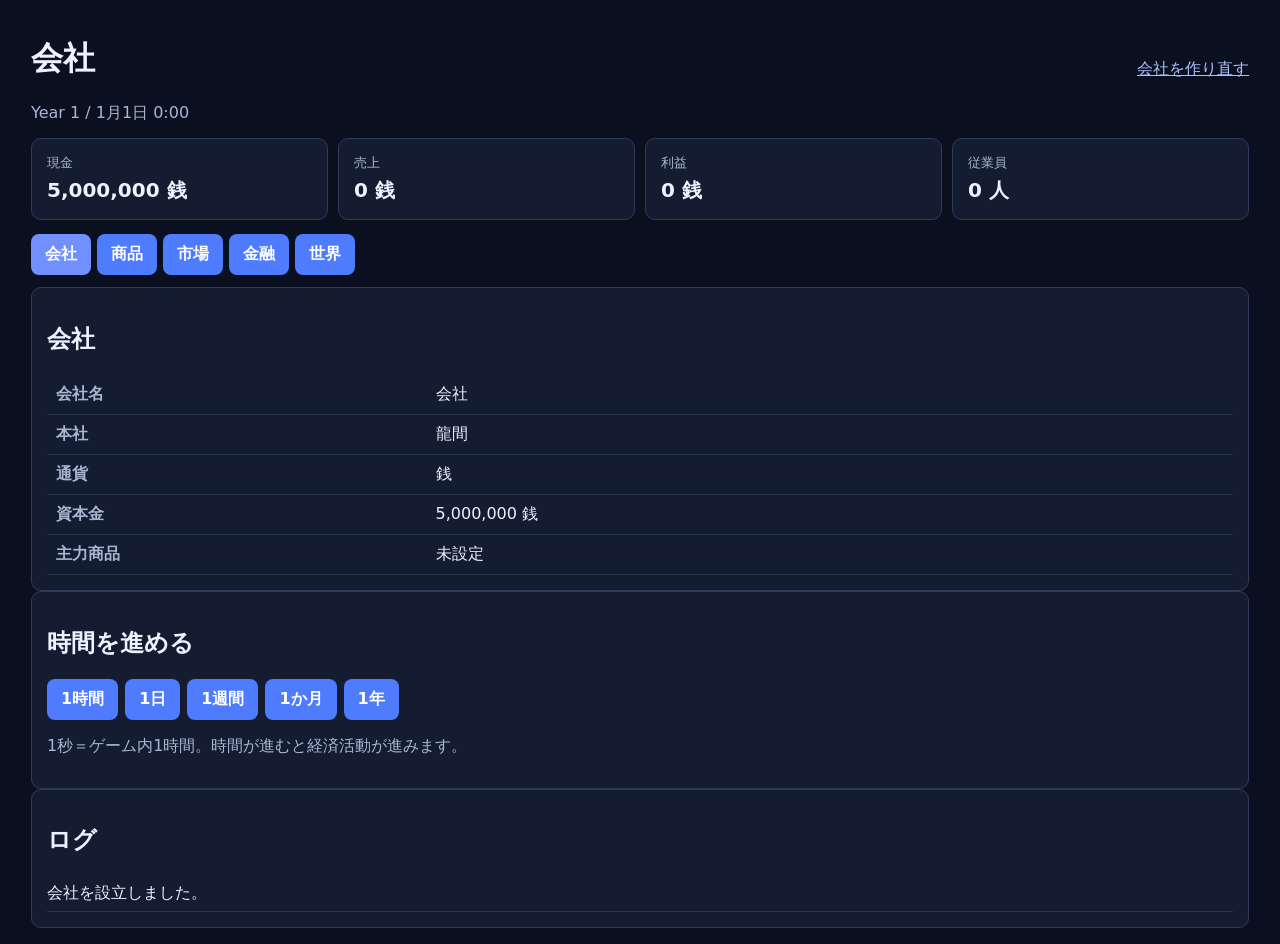
==== game.html @ 07974654 "Add files via upload" ====
<!doctype html>
<html lang="ja">
<head>
<meta charset="utf-8">
<meta name="viewport" content="width=device-width,initial-scale=1">
<title>会社経営シミュレーション</title>
<style>
*{box-sizing:border-box}body{margin:0;background:#0a1020;color:#edf2ff;font-family:system-ui,sans-serif}.wrap{max-width:1250px;margin:auto;padding:16px}
button,input{font:inherit}button{padding:10px 14px;border:0;border-radius:8px;background:#4f7cff;color:#fff;font-weight:700;cursor:pointer}.secondary{background:#293650}
.header{display:flex;justify-content:space-between;align-items:center;gap:10px;flex-wrap:wrap}.grid{display:grid;grid-template-columns:repeat(4,1fr);gap:10px;margin:14px 0}.stat,.panel{background:#141c31;border:1px solid #303b5b;border-radius:10px;padding:15px}.stat small{display:block;color:#aab5d2}.stat strong{font-size:20px;display:block;margin-top:5px}
.nav{display:flex;gap:6px;overflow:auto;margin:12px 0}.nav button{white-space:nowrap}.active{background:#718fff}.tab{display:none}.tab.show{display:block}
input{width:100%;padding:11px;background:#0d1427;color:#fff;border:1px solid #465475;border-radius:8px}label{display:block;margin:12px 0 6px;font-weight:700}
table{width:100%;border-collapse:collapse}th,td{text-align:left;padding:9px;border-bottom:1px solid #29344f}th{color:#aab5d2;width:32%}.actions{display:flex;gap:7px;flex-wrap:wrap}.log{max-height:220px;overflow:auto}.log div{padding:7px 0;border-bottom:1px solid #29344f}.muted{color:#aab5d2}
@media(max-width:700px){.grid{grid-template-columns:repeat(2,1fr)}}
</style>
</head>
<body>
<div class="wrap">
<div class="header"><div><h1 id="company"></h1><div class="muted" id="date"></div></div><a href="index.html" style="color:#aabfff">会社を作り直す</a></div>
<div class="grid">
<div class="stat"><small>現金</small><strong id="cash">5,000,000 銭</strong></div>
<div class="stat"><small>売上</small><strong id="sales">0 銭</strong></div>
<div class="stat"><small>利益</small><strong id="profit">0 銭</strong></div>
<div class="stat"><small>従業員</small><strong id="emps">0 人</strong></div>
</div>
<div class="nav">
<button class="active" data-open="companyTab">会社</button><button data-open="productTab">商品</button><button data-open="marketTab">市場</button><button data-open="financeTab">金融</button><button data-open="worldTab">世界</button>
</div>

<section id="companyTab" class="tab show">
<div class="panel"><h2>会社</h2><table><tr><th>会社名</th><td id="name2"></td></tr><tr><th>本社</th><td>龍間</td></tr><tr><th>通貨</th><td>銭</td></tr><tr><th>資本金</th><td>5,000,000 銭</td></tr><tr><th>主力商品</th><td id="mainProduct">未設定</td></tr></table></div>
<div class="panel"><h2>時間を進める</h2><div class="actions"><button data-h="1">1時間</button><button data-h="24">1日</button><button data-h="168">1週間</button><button data-h="720">1か月</button><button data-h="360">1年</button></div><p class="muted">1秒＝ゲーム内1時間。時間が進むと経済活動が進みます。</p></div>
</section>

<section id="productTab" class="tab">
<div class="panel"><h2>商品開発</h2><label>商品名</label><input id="prodName" placeholder="自由に商品を設定"><label>販売価格（銭）</label><input id="prodPrice" type="number" value="10000" min="1"><label>製造原価（銭）</label><input id="prodCost" type="number" value="6000" min="0"><label>月間生産能力</label><input id="prodCap" type="number" value="100" min="1"><br><button id="develop">商品を開発する</button><p id="prodMsg" class="muted"></p></div>
<div class="panel"><h2>現在の商品</h2><table><tr><th>商品</th><td id="pName">未設定</td></tr><tr><th>価格</th><td id="pPrice">-</td></tr><tr><th>原価</th><td id="pCost">-</td></tr><tr><th>生産能力</th><td id="pCap">-</td></tr><tr><th>在庫</th><td id="pInv">0</td></tr></table></div>
</section>

<section id="marketTab" class="tab">
<div class="panel"><h2>市場</h2><table><tr><th>市場価格</th><td id="mkt">-</td></tr><tr><th>自社価格</th><td id="sell">-</td></tr><tr><th>月間需要</th><td id="demand">-</td></tr><tr><th>今月販売</th><td id="sold">0</td></tr></table></div>
</section>

<section id="financeTab" class="tab">
<div class="panel"><h2>金融・為替</h2><table><tr><th>銭 / ユーラ</th><td id="fxY">100.00</td></tr><tr><th>銭 / バルサ</th><td id="fxB">5.00</td></tr><tr><th>銭 / オース</th><td id="fxO">0.556</td></tr><tr><th>銭 / ポルト</th><td id="fxP">1.667</td></tr></table></div>
</section>

<section id="worldTab" class="tab"><div class="panel"><h2>5か国</h2><table><tr><th>ユーラ</th><td>製造・機械・自動車</td></tr><tr><th>バルサリオン</th><td>資源・エネルギー</td></tr><tr><th>龍間</th><td>IT・半導体・AI</td></tr><tr><th>オース</th><td>金融・サービス・貿易</td></tr><tr><th>ポルト</th><td>物流・海運・食品・観光</td></tr></table></div></section>

<div class="panel"><h2>ログ</h2><div id="log" class="log"></div></div>
</div>
<script>
(function(){
var params=new URLSearchParams(location.search);
var name=params.get("name")||"";
document.getElementById("company").textContent=name||"会社";
document.getElementById("name2").textContent=name||"会社";
var s={cash:5000000,sales:0,profit:0,employees:0,hours:0,product:null,market:10000,demand:0,sold:0,fx:[100,5,.556,1.667]};
function money(n){return Math.floor(n).toLocaleString("ja-JP")+" 銭"}
function log(t){var d=document.createElement("div");d.textContent=t;document.getElementById("log").prepend(d)}
function render(){
 document.getElementById("cash").textContent=money(s.cash);document.getElementById("sales").textContent=money(s.sales);document.getElementById("profit").textContent=money(s.profit);document.getElementById("emps").textContent=s.employees+" 人";
 var days=Math.floor(s.hours/24),y=Math.floor(days/360)+1,m=Math.floor(days%360/30)+1,d=days%30+1,h=s.hours%24;
 document.getElementById("date").textContent="Year "+y+" / "+m+"月"+d+"日 "+h+":00";
 var p=s.product;
 document.getElementById("mainProduct").textContent=p?p.name:"未設定";document.getElementById("pName").textContent=p?p.name:"未設定";
 document.getElementById("pPrice").textContent=p?money(p.price):"-";document.getElementById("pCost").textContent=p?money(p.cost):"-";document.getElementById("pCap").textContent=p?p.cap+" 個/月":"-";document.getElementById("pInv").textContent=p?p.inv+" 個":"0";
 document.getElementById("mkt").textContent=p?money(s.market):"-";document.getElementById("sell").textContent=p?money(p.price):"-";document.getElementById("demand").textContent=p?s.demand+" 個/月":"-";document.getElementById("sold").textContent=s.sold+" 個";
 document.getElementById("fxY").textContent=s.fx[0].toFixed(2);document.getElementById("fxB").textContent=s.fx[1].toFixed(2);document.getElementById("fxO").textContent=s.fx[2].toFixed(3);document.getElementById("fxP").textContent=s.fx[3].toFixed(3);
}
document.querySelectorAll(".nav button").forEach(function(b){b.addEventListener("click",function(){document.querySelectorAll(".nav button").forEach(x=>x.classList.remove("active"));b.classList.add("active");document.querySelectorAll(".tab").forEach(x=>x.classList.remove("show"));document.getElementById(b.dataset.open).classList.add("show")})});
document.getElementById("develop").addEventListener("click",function(){
var n=document.getElementById("prodName").value.trim(),price=Number(document.getElementById("prodPrice").value),cost=Number(document.getElementById("prodCost").value),cap=Number(document.getElementById("prodCap").value);
if(!n||price<=0||cost<0||cap<=0){document.getElementById("prodMsg").textContent="入力を確認してください。";return}
if(s.cash<100000){document.getElementById("prodMsg").textContent="開発費が足りません。";return}
s.cash-=100000;s.product={name:n,price:price,cost:cost,cap:cap,inv:0};document.getElementById("prodMsg").textContent="商品を開発しました。";log("「"+n+"」を開発しました。");render()
});
document.querySelectorAll("[data-h]").forEach(function(b){b.addEventListener("click",function(){
var h=Number(b.dataset.h),old=Math.floor(s.hours/720);s.hours+=h;var months=Math.floor(s.hours/720)-old;
for(var i=0;i<months;i++) if(s.product){
 var p=s.product,make=p.cap;p.inv+=make;
 s.demand=Math.max(1,Math.floor(100*(s.market/p.price)*(.8+Math.random()*.4)));
 s.sold=Math.min(p.inv,s.demand);p.inv-=s.sold;
 var rev=s.sold*p.price,expense=make*p.cost;s.sales+=rev;s.profit+=rev-expense;s.cash+=rev-expense;
 s.market=Math.max(100,Math.round(s.market*(1+(s.demand-s.sold)/Math.max(100,s.demand)*.04)));
 log(p.name+"："+make+"個生産、"+s.sold+"個販売。");
 }
 s.fx=s.fx.map(x=>x*(.98+Math.random()*.04));render()
})});
render();log("会社を設立しました。");
})();
</script>
</body>
</html>
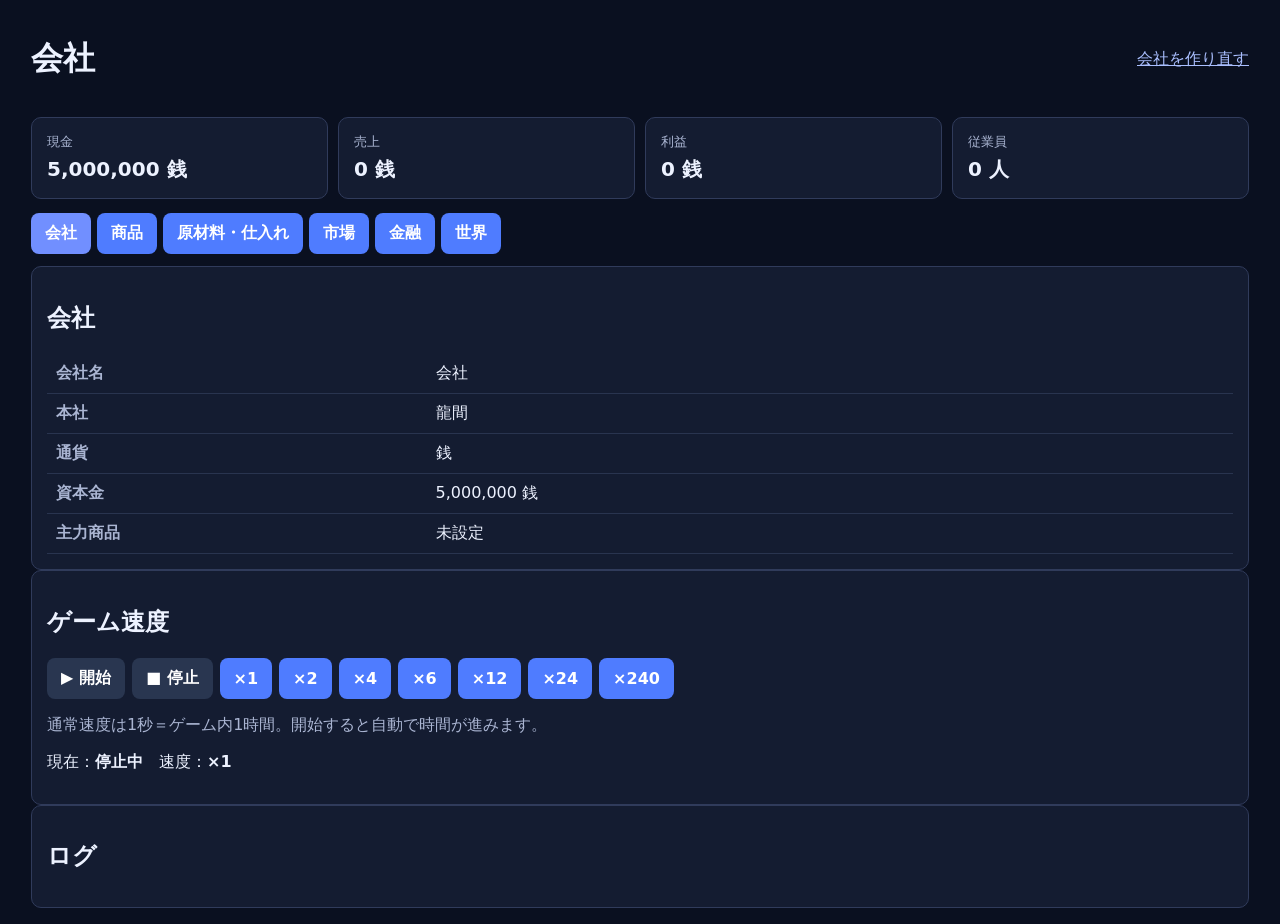
==== commit 5acfac78: "Add files via upload" ====
--- a/game.html
+++ b/game.html
@@ -24,12 +24,21 @@
 <div class="stat"><small>従業員</small><strong id="emps">0 人</strong></div>
 </div>
 <div class="nav">
-<button class="active" data-open="companyTab">会社</button><button data-open="productTab">商品</button><button data-open="marketTab">市場</button><button data-open="financeTab">金融</button><button data-open="worldTab">世界</button>
+<button class="active" data-open="companyTab">会社</button><button data-open="productTab">商品</button><button data-open="procureTab">原材料・仕入れ</button><button data-open="marketTab">市場</button><button data-open="financeTab">金融</button><button data-open="worldTab">世界</button>
 </div>
 
 <section id="companyTab" class="tab show">
 <div class="panel"><h2>会社</h2><table><tr><th>会社名</th><td id="name2"></td></tr><tr><th>本社</th><td>龍間</td></tr><tr><th>通貨</th><td>銭</td></tr><tr><th>資本金</th><td>5,000,000 銭</td></tr><tr><th>主力商品</th><td id="mainProduct">未設定</td></tr></table></div>
-<div class="panel"><h2>時間を進める</h2><div class="actions"><button data-h="1">1時間</button><button data-h="24">1日</button><button data-h="168">1週間</button><button data-h="720">1か月</button><button data-h="360">1年</button></div><p class="muted">1秒＝ゲーム内1時間。時間が進むと経済活動が進みます。</p></div>
+<div class="panel"><h2>ゲーム速度</h2>
+<div class="actions">
+<button id="pauseBtn" class="secondary">▶ 開始</button>
+<button id="stopBtn" class="secondary">■ 停止</button>
+<button data-speed="1">×1</button><button data-speed="2">×2</button><button data-speed="4">×4</button>
+<button data-speed="6">×6</button><button data-speed="12">×12</button><button data-speed="24">×24</button><button data-speed="240">×240</button>
+</div>
+<p class="muted">通常速度は1秒＝ゲーム内1時間。開始すると自動で時間が進みます。</p>
+<p>現在：<strong id="runStatus">停止中</strong>　速度：<strong id="speedText">×1</strong></p>
+</div>
 </section>
 
 <section id="productTab" class="tab">
@@ -37,11 +46,57 @@
 <div class="panel"><h2>現在の商品</h2><table><tr><th>商品</th><td id="pName">未設定</td></tr><tr><th>価格</th><td id="pPrice">-</td></tr><tr><th>原価</th><td id="pCost">-</td></tr><tr><th>生産能力</th><td id="pCap">-</td></tr><tr><th>在庫</th><td id="pInv">0</td></tr></table></div>
 </section>
 
+<section id="procureTab" class="tab">
+<div class="panel">
+<h2>原材料・仕入れ</h2>
+<p class="muted">商品を作るための原材料を、市場からお金で購入します。購入した原材料は自社在庫になります。</p>
+<table>
+<thead><tr><th>原材料</th><th>購入価格</th><th>自社在庫</th><th>購入数量</th><th>購入</th></tr></thead>
+<tbody>
+<tr><td>鉄</td><td>500 銭 / 個</td><td id="rawIron">0</td><td><input id="buyIron" type="number" min="1" value="10"></td><td><button data-buy="iron">購入</button></td></tr>
+<tr><td>銅</td><td>800 銭 / 個</td><td id="rawCopper">0</td><td><input id="buyCopper" type="number" min="1" value="10"></td><td><button data-buy="copper">購入</button></td></tr>
+<tr><td>半導体</td><td>2,500 銭 / 個</td><td id="rawSemi">0</td><td><input id="buySemi" type="number" min="1" value="10"></td><td><button data-buy="semi">購入</button></td></tr>
+</tbody>
+</table>
+</div>
+<div class="panel">
+<h3>原材料価格</h3>
+<p class="muted">原材料価格は世界情勢や需要によって今後変動する仕組みにできます。</p>
+<table>
+<tr><th>鉄</th><td id="rawPriceIron">500 銭</td></tr>
+<tr><th>銅</th><td id="rawPriceCopper">800 銭</td></tr>
+<tr><th>半導体</th><td id="rawPriceSemi">2,500 銭</td></tr>
+</table>
+</div>
+</section>
+
 <section id="marketTab" class="tab">
-<div class="panel"><h2>市場</h2><table><tr><th>市場価格</th><td id="mkt">-</td></tr><tr><th>自社価格</th><td id="sell">-</td></tr><tr><th>月間需要</th><td id="demand">-</td></tr><tr><th>今月販売</th><td id="sold">0</td></tr></table></div>
+<div class="panel"><h2>市場</h2><table><tr><th>市場価格</th><td id="mkt">-</td></tr><tr><th>自社価格</th><td id="sell">-</td></tr><tr><th>原価から計算した適正価格</th><td id="fairPrice">-</td></tr><tr><th>月間需要</th><td id="demand">-</td></tr><tr><th>今月販売</th><td id="sold">0</td></tr></table></div>
 </section>
 
 <section id="financeTab" class="tab">
+<div class="panel">
+<h2>為替取引</h2>
+<p class="muted">龍間の銭を他国通貨へ交換できます。為替レートはゲーム内経済によって変動します。</p>
+<table>
+<tr><th>通貨</th><th>現在レート</th><th>交換量</th><th>操作</th></tr>
+<tr><td>ユーラ</td><td id="tradeRateY">-</td><td><input id="tradeAmountY" type="number" min="1" value="1"></td><td><button data-trade="Y" data-dir="buy">銭→ユーラ</button> <button data-trade="Y" data-dir="sell">ユーラ→銭</button></td></tr>
+<tr><td>バルサ</td><td id="tradeRateB">-</td><td><input id="tradeAmountB" type="number" min="1" value="20"></td><td><button data-trade="B" data-dir="buy">銭→バルサ</button> <button data-trade="B" data-dir="sell">バルサ→銭</button></td></tr>
+<tr><td>オース</td><td id="tradeRateO">-</td><td><input id="tradeAmountO" type="number" min="1" value="180"></td><td><button data-trade="O" data-dir="buy">銭→オース</button> <button data-trade="O" data-dir="sell">オース→銭</button></td></tr>
+<tr><td>ポルト</td><td id="tradeRateP">-</td><td><input id="tradeAmountP" type="number" min="1" value="60"></td><td><button data-trade="P" data-dir="buy">銭→ポルト</button> <button data-trade="P" data-dir="sell">ポルト→銭</button></td></tr>
+</table>
+<p id="fxMessage" class="muted"></p>
+</div>
+<div class="panel">
+<h2>外貨残高</h2>
+<table>
+<tr><th>ユーラ</th><td id="balY">0</td></tr>
+<tr><th>バルサ</th><td id="balB">0</td></tr>
+<tr><th>オース</th><td id="balO">0</td></tr>
+<tr><th>ポルト</th><td id="balP">0</td></tr>
+</table>
+</div>
+
 <div class="panel"><h2>金融・為替</h2><table><tr><th>銭 / ユーラ</th><td id="fxY">100.00</td></tr><tr><th>銭 / バルサ</th><td id="fxB">5.00</td></tr><tr><th>銭 / オース</th><td id="fxO">0.556</td></tr><tr><th>銭 / ポルト</th><td id="fxP">1.667</td></tr></table></div>
 </section>
 
@@ -55,9 +110,26 @@
 var name=params.get("name")||"";
 document.getElementById("company").textContent=name||"会社";
 document.getElementById("name2").textContent=name||"会社";
-var s={cash:5000000,sales:0,profit:0,employees:0,hours:0,product:null,market:10000,demand:0,sold:0,fx:[100,5,.556,1.667]};
+var s={cash:5000000,sales:0,profit:0,employees:0,hours:0,product:null,market:10000,demand:0,sold:0,fx:[100,5,.556,1.667],foreign:{Y:0,B:0,O:0,P:0},lastRawPriceUpdate:0,raw:{iron:0,copper:0,semi:0},rawPrice:{iron:500,copper:800,semi:2500}};
 function money(n){return Math.floor(n).toLocaleString("ja-JP")+" 銭"}
 function log(t){var d=document.createElement("div");d.textContent=t;document.getElementById("log").prepend(d)}
+function getUnitMaterialCost(){
+ var p=s.product;
+ if(!p) return 0;
+ return s.rawPrice.iron+s.rawPrice.copper+s.rawPrice.semi;
+}
+function getFairPrice(){
+ if(!s.product) return 0;
+ // 原材料費＋製造原価に、品質・販売経費などを考慮した標準マージンを加える。
+ var base=getUnitMaterialCost()+s.product.cost;
+ var margin=1.20+(s.product.quality/100)*0.30;
+ return Math.max(1,Math.round(base*margin));
+}
+function getPriceFit(){
+ if(!s.product) return 0;
+ var fair=getFairPrice();
+ return Math.max(0,1-Math.abs(s.product.price-fair)/Math.max(1,fair));
+}
 function render(){
  document.getElementById("cash").textContent=money(s.cash);document.getElementById("sales").textContent=money(s.sales);document.getElementById("profit").textContent=money(s.profit);document.getElementById("emps").textContent=s.employees+" 人";
  var days=Math.floor(s.hours/24),y=Math.floor(days/360)+1,m=Math.floor(days%360/30)+1,d=days%30+1,h=s.hours%24;
@@ -65,28 +137,133 @@
  var p=s.product;
  document.getElementById("mainProduct").textContent=p?p.name:"未設定";document.getElementById("pName").textContent=p?p.name:"未設定";
  document.getElementById("pPrice").textContent=p?money(p.price):"-";document.getElementById("pCost").textContent=p?money(p.cost):"-";document.getElementById("pCap").textContent=p?p.cap+" 個/月":"-";document.getElementById("pInv").textContent=p?p.inv+" 個":"0";
- document.getElementById("mkt").textContent=p?money(s.market):"-";document.getElementById("sell").textContent=p?money(p.price):"-";document.getElementById("demand").textContent=p?s.demand+" 個/月":"-";document.getElementById("sold").textContent=s.sold+" 個";
+ document.getElementById("mkt").textContent=p?money(s.market):"-";document.getElementById("fairPrice").textContent=p?money(getFairPrice()):"-";document.getElementById("sell").textContent=p?money(p.price):"-";document.getElementById("demand").textContent=p?s.demand+" 個/月":"-";document.getElementById("sold").textContent=s.sold+" 個";
  document.getElementById("fxY").textContent=s.fx[0].toFixed(2);document.getElementById("fxB").textContent=s.fx[1].toFixed(2);document.getElementById("fxO").textContent=s.fx[2].toFixed(3);document.getElementById("fxP").textContent=s.fx[3].toFixed(3);
+ document.getElementById("tradeRateY").textContent=s.fx[0].toFixed(2)+" 銭/ユーラ";
+ document.getElementById("tradeRateB").textContent=s.fx[1].toFixed(2)+" 銭/バルサ";
+ document.getElementById("tradeRateO").textContent=s.fx[2].toFixed(3)+" 銭/オース";
+ document.getElementById("tradeRateP").textContent=s.fx[3].toFixed(3)+" 銭/ポルト";
+ document.getElementById("balY").textContent=s.foreign.Y.toFixed(4)+" ユーラ";
+ document.getElementById("balB").textContent=s.foreign.B.toFixed(4)+" バルサ";
+ document.getElementById("balO").textContent=s.foreign.O.toFixed(4)+" オース";
+ document.getElementById("balP").textContent=s.foreign.P.toFixed(4)+" ポルト";
+ document.getElementById("rawIron").textContent=s.raw.iron.toLocaleString("ja-JP")+" 個";
+ document.getElementById("rawCopper").textContent=s.raw.copper.toLocaleString("ja-JP")+" 個";
+ document.getElementById("rawSemi").textContent=s.raw.semi.toLocaleString("ja-JP")+" 個";
+ document.getElementById("rawPriceIron").textContent=money(s.rawPrice.iron)+" / 個";
+ document.getElementById("rawPriceCopper").textContent=money(s.rawPrice.copper)+" / 個";
+ document.getElementById("rawPriceSemi").textContent=money(s.rawPrice.semi)+" / 個";
 }
 document.querySelectorAll(".nav button").forEach(function(b){b.addEventListener("click",function(){document.querySelectorAll(".nav button").forEach(x=>x.classList.remove("active"));b.classList.add("active");document.querySelectorAll(".tab").forEach(x=>x.classList.remove("show"));document.getElementById(b.dataset.open).classList.add("show")})});
+
+function buyRaw(type,inputId){
+ var qty=Math.floor(Number(document.getElementById(inputId).value)||0);
+ if(qty<=0){log("購入数量を1個以上にしてください。");return}
+ var total=s.rawPrice[type]*qty;
+ if(s.cash<total){log("原材料を購入する資金が足りません。");return}
+ s.cash-=total;s.raw[type]+=qty;
+ var names={iron:"鉄",copper:"銅",semi:"半導体"};
+ log(names[type]+"を"+qty.toLocaleString("ja-JP")+"個購入しました。費用："+money(total));
+ render();
+}
+document.querySelectorAll("[data-buy]").forEach(function(b){
+ b.addEventListener("click",function(){
+   var type=b.dataset.buy;
+   buyRaw(type,type==="iron"?"buyIron":type==="copper"?"buyCopper":"buySemi");
+ });
+});
+
+function trade(currency,dir){
+ var ids={Y:"tradeAmountY",B:"tradeAmountB",O:"tradeAmountO",P:"tradeAmountP"};
+ var amount=Math.max(0,Number(document.getElementById(ids[currency]).value)||0);
+ if(amount<=0){document.getElementById("fxMessage").textContent="交換量を入力してください。";return}
+ var idx={Y:0,B:1,O:2,P:3}[currency],rate=s.fx[idx];
+ if(dir==="buy"){
+   var cost=amount*rate;
+   if(s.cash<cost){document.getElementById("fxMessage").textContent="銭が足りません。";return}
+   s.cash-=cost;s.foreign[currency]+=amount;
+   document.getElementById("fxMessage").textContent=amount+" "+currency+"を"+money(cost)+"で購入しました。";
+   log("為替取引："+amount+" "+currency+"を購入。");
+ }else{
+   if(s.foreign[currency]<amount){document.getElementById("fxMessage").textContent="その外貨が足りません。";return}
+   s.foreign[currency]-=amount;s.cash+=amount*rate;
+   document.getElementById("fxMessage").textContent=amount+" "+currency+"を"+money(amount*rate)+"に交換しました。";
+   log("為替取引："+amount+" "+currency+"を売却。");
+ }
+ render();
+}
+document.querySelectorAll("[data-trade]").forEach(function(b){
+ b.addEventListener("click",function(){trade(b.dataset.trade,b.dataset.dir)})
+});
 document.getElementById("develop").addEventListener("click",function(){
 var n=document.getElementById("prodName").value.trim(),price=Number(document.getElementById("prodPrice").value),cost=Number(document.getElementById("prodCost").value),cap=Number(document.getElementById("prodCap").value);
 if(!n||price<=0||cost<0||cap<=0){document.getElementById("prodMsg").textContent="入力を確認してください。";return}
 if(s.cash<100000){document.getElementById("prodMsg").textContent="開発費が足りません。";return}
 s.cash-=100000;s.product={name:n,price:price,cost:cost,cap:cap,inv:0};document.getElementById("prodMsg").textContent="商品を開発しました。";log("「"+n+"」を開発しました。");render()
 });
-document.querySelectorAll("[data-h]").forEach(function(b){b.addEventListener("click",function(){
-var h=Number(b.dataset.h),old=Math.floor(s.hours/720);s.hours+=h;var months=Math.floor(s.hours/720)-old;
-for(var i=0;i<months;i++) if(s.product){
- var p=s.product,make=p.cap;p.inv+=make;
- s.demand=Math.max(1,Math.floor(100*(s.market/p.price)*(.8+Math.random()*.4)));
- s.sold=Math.min(p.inv,s.demand);p.inv-=s.sold;
- var rev=s.sold*p.price,expense=make*p.cost;s.sales+=rev;s.profit+=rev-expense;s.cash+=rev-expense;
- s.market=Math.max(100,Math.round(s.market*(1+(s.demand-s.sold)/Math.max(100,s.demand)*.04)));
- log(p.name+"："+make+"個生産、"+s.sold+"個販売。");
+var running=false, speed=1, timer=null;
+
+function updateDailyRawPrices(){
+  // 原料価格は毎ゲーム日（30時間）に更新。
+  // 大きく変わりすぎないよう、日次変動幅を抑える。
+  var factors=["iron","copper","semi"];
+  factors.forEach(function(k){
+    var shock=(Math.random()-0.5)*0.12; // -6%〜+6%
+    var old=s.rawPrice[k];
+    var next=old*(1+shock);
+    s.rawPrice[k]=Math.max(old*0.70,Math.min(old*1.30,next));
+  });
+  log("原料価格が更新されました。");
+}
+
+function tick(){
+ var old=Math.floor(s.hours/720);
+ s.hours += speed;
+ if(Math.floor(s.hours/30)>Math.floor(s.lastRawPriceUpdate/30)){ updateDailyRawPrices(); s.lastRawPriceUpdate=s.hours; }
+ var months=Math.floor(s.hours/720)-old;
+ for(var i=0;i<months;i++) if(s.product){
+   var p=s.product;
+   // 1個の製品を作るのに鉄1・銅1・半導体1を必要とする。
+   // 原材料を購入していない場合、その分は生産できない。
+   var make=Math.min(p.cap,s.raw.iron,s.raw.copper,s.raw.semi);
+   s.raw.iron-=make;s.raw.copper-=make;s.raw.semi-=make;
+   p.inv+=make;
+   var fair=getFairPrice();
+   var fit=getPriceFit();
+   // 原価から大きく外れた価格では市場に受け入れられず、売れない。
+   // 適正価格の±20%以内なら販売可能。そこから外れるほど急激に需要が落ちる。
+   if(fit<=0.80){
+     s.demand=0;
+     s.sold=0;
+   }else{
+     var priceFit=Math.max(0,(fit-0.80)/0.20);
+     var marketFit=Math.max(0.05,Math.min(1.5,s.market/p.price));
+     s.demand=Math.max(1,Math.floor(100*priceFit*marketFit*(.8+Math.random()*.4)));
+     s.sold=Math.min(p.inv,s.demand);
+   }
+   p.inv-=s.sold;
+   var rev=s.sold*p.price,expense=make*p.cost;
+   s.sales+=rev;s.profit+=rev-expense;s.cash+=rev-expense;
+   s.market=Math.max(100,Math.round(s.market*(1+(s.demand-s.sold)/Math.max(100,s.demand)*.04)));
+   if(make===0) log(p.name+"：原材料がないため生産できませんでした。");
+   else if(s.sold===0 && getPriceFit()<=0.80) log(p.name+"：価格が原価から算出される適正価格と大きく離れているため、商品が売れませんでした。");
+   else log(p.name+"："+make+"個生産、"+s.sold+"個販売。");
  }
- s.fx=s.fx.map(x=>x*(.98+Math.random()*.04));render()
-})});
+ s.fx=s.fx.map(x=>x*(.98+Math.random()*.04));
+ render();
+}
+function updateTimer(){
+ if(timer){clearInterval(timer);timer=null;}
+ if(running) timer=setInterval(tick,1000);
+ $("runStatus").textContent=running?"進行中":"停止中";
+ $("speedText").textContent="×"+speed;
+ $("pauseBtn").textContent=running?"⏸ 一時停止":"▶ 開始";
+}
+$("pauseBtn").addEventListener("click",function(){running=!running;updateTimer()});
+$("stopBtn").addEventListener("click",function(){running=false;updateTimer();log("ゲームを停止しました。")});
+document.querySelectorAll("[data-speed]").forEach(function(b){b.addEventListener("click",function(){
+ speed=Number(b.dataset.speed);updateTimer();log("ゲーム速度を×"+speed+"に変更しました。");
+});});
 render();log("会社を設立しました。");
 })();
 </script>
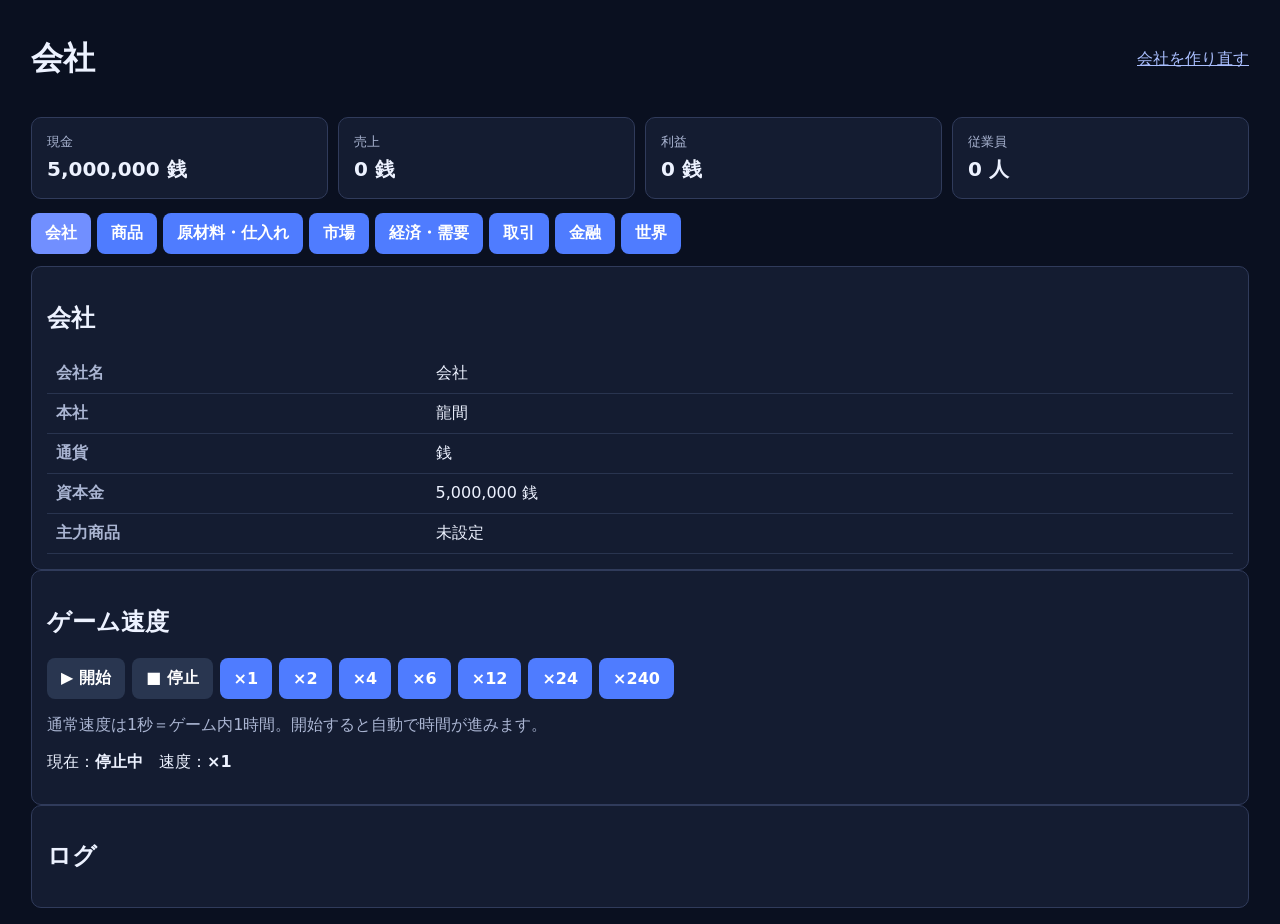
==== commit 9580fdc2: "Add files via upload" ====
--- a/game.html
+++ b/game.html
@@ -24,7 +24,7 @@
 <div class="stat"><small>従業員</small><strong id="emps">0 人</strong></div>
 </div>
 <div class="nav">
-<button class="active" data-open="companyTab">会社</button><button data-open="productTab">商品</button><button data-open="procureTab">原材料・仕入れ</button><button data-open="marketTab">市場</button><button data-open="financeTab">金融</button><button data-open="worldTab">世界</button>
+<button class="active" data-open="companyTab">会社</button><button data-open="productTab">商品</button><button data-open="procureTab">原材料・仕入れ</button><button data-open="marketTab">市場</button><button data-open="economyTab">経済・需要</button><button data-open="tradeTab">取引</button><button data-open="financeTab">金融</button><button data-open="worldTab">世界</button>
 </div>
 
 <section id="companyTab" class="tab show">
@@ -41,10 +41,15 @@
 </div>
 </section>
 
-<section id="productTab" class="tab">
-<div class="panel"><h2>商品開発</h2><label>商品名</label><input id="prodName" placeholder="自由に商品を設定"><label>販売価格（銭）</label><input id="prodPrice" type="number" value="10000" min="1"><label>製造原価（銭）</label><input id="prodCost" type="number" value="6000" min="0"><label>月間生産能力</label><input id="prodCap" type="number" value="100" min="1"><br><button id="develop">商品を開発する</button><p id="prodMsg" class="muted"></p></div>
-<div class="panel"><h2>現在の商品</h2><table><tr><th>商品</th><td id="pName">未設定</td></tr><tr><th>価格</th><td id="pPrice">-</td></tr><tr><th>原価</th><td id="pCost">-</td></tr><tr><th>生産能力</th><td id="pCap">-</td></tr><tr><th>在庫</th><td id="pInv">0</td></tr></table></div>
-</section>
+<section id="productTab" class="tab"><div class="panel"><h2>商品開発</h2>
+<p class="muted">商品はゲーム側であらかじめ設計されています。ゲーム開始直後は、少額で始められる食料品・日用品が中心です。会社が成長すると、電子機器・機械・自動車など高コストの商品へ進めます。素材・必要数量・製造コストはゲーム側で決められています。</p>
+<label>開発する商品</label><select id="productSelect" style="width:100%;padding:11px;background:#0d1427;color:#fff;border:1px solid #465475;border-radius:8px"></select>
+<div id="productSpec"></div><br><button id="develop">この商品を開発する</button><p id="prodMsg" class="muted"></p></div>
+<div class="panel"><h2>現在の商品</h2><table>
+<tr><th>商品</th><td id="pName">未設定</td></tr><tr><th>販売価格</th><td id="pPrice">-</td></tr>
+<tr><th>製造コスト</th><td id="pCost">-</td></tr><tr><th>原材料</th><td id="pMaterials">-</td></tr>
+<tr><th>生産能力</th><td id="pCap">-</td></tr><tr><th>在庫</th><td id="pInv">0</td></tr>
+</table></div></section>
 
 <section id="procureTab" class="tab">
 <div class="panel">
@@ -53,19 +58,27 @@
 <table>
 <thead><tr><th>原材料</th><th>購入価格</th><th>自社在庫</th><th>購入数量</th><th>購入</th></tr></thead>
 <tbody>
-<tr><td>鉄</td><td>500 銭 / 個</td><td id="rawIron">0</td><td><input id="buyIron" type="number" min="1" value="10"></td><td><button data-buy="iron">購入</button></td></tr>
-<tr><td>銅</td><td>800 銭 / 個</td><td id="rawCopper">0</td><td><input id="buyCopper" type="number" min="1" value="10"></td><td><button data-buy="copper">購入</button></td></tr>
-<tr><td>半導体</td><td>2,500 銭 / 個</td><td id="rawSemi">0</td><td><input id="buySemi" type="number" min="1" value="10"></td><td><button data-buy="semi">購入</button></td></tr>
+<tr><td>鉄</td><td id="rawPriceIron">500 銭 / 個</td><td id="rawIron">0</td><td><input id="buyIron" type="number" min="1" value="10"></td><td><button data-buy="iron">購入</button></td></tr>
+<tr><td>銅</td><td id="rawPriceCopper">800 銭 / 個</td><td id="rawCopper">0</td><td><input id="buyCopper" type="number" min="1" value="10"></td><td><button data-buy="copper">購入</button></td></tr>
+<tr><td>半導体</td><td id="rawPriceSemi">2,500 銭 / 個</td><td id="rawSemi">0</td><td><input id="buySemi" type="number" min="1" value="10"></td><td><button data-buy="semi">購入</button></td></tr>
 </tbody>
-</table>
+<tr><td>米</td><td id="rawPriceRice">55 銭 / 個</td><td id="rawRice">0</td><td><button data-buyraw="rice">購入</button></td></tr>
+<tr><td>小麦</td><td id="rawPriceWheat">45 銭 / 個</td><td id="rawWheat">0</td><td><button data-buyraw="wheat">購入</button></td></tr>
+<tr><td>食品原料</td><td id="rawPriceFood">70 銭 / 個</td><td id="rawFood">0</td><td><button data-buyraw="food">購入</button></td></tr>
+<tr><td>野菜</td><td id="rawPriceVegetable">35 銭 / 個</td><td id="rawVegetable">0</td><td><button data-buyraw="vegetable">購入</button></td></tr>
+<tr><td>果物</td><td id="rawPriceFruit">60 銭 / 個</td><td id="rawFruit">0</td><td><button data-buyraw="fruit">購入</button></td></tr>
+<tr><td>水</td><td id="rawPriceWater">20 銭 / 個</td><td id="rawWater">0</td><td><button data-buyraw="water">購入</button></td></tr>
+<tr><td>砂糖</td><td id="rawPriceSugar">40 銭 / 個</td><td id="rawSugar">0</td><td><button data-buyraw="sugar">購入</button></td></tr>
+<tr><td>カカオ</td><td id="rawPriceCocoa">100 銭 / 個</td><td id="rawCocoa">0</td><td><button data-buyraw="cocoa">購入</button></td></tr>
+<tr><td>油</td><td id="rawPriceOil">80 銭 / 個</td><td id="rawOil">0</td><td><button data-buyraw="oil">購入</button></td></tr></table>
 </div>
 <div class="panel">
 <h3>原材料価格</h3>
 <p class="muted">原材料価格は世界情勢や需要によって今後変動する仕組みにできます。</p>
 <table>
-<tr><th>鉄</th><td id="rawPriceIron">500 銭</td></tr>
-<tr><th>銅</th><td id="rawPriceCopper">800 銭</td></tr>
-<tr><th>半導体</th><td id="rawPriceSemi">2,500 銭</td></tr>
+<tr><th>鉄</th><td id="rawPriceIronDetail">500 銭</td></tr>
+<tr><th>銅</th><td id="rawPriceCopperDetail">800 銭</td></tr>
+<tr><th>半導体</th><td id="rawPriceSemiDetail">2,500 銭</td></tr>
 </table>
 </div>
 </section>
@@ -75,6 +88,11 @@
 </section>
 
 <section id="financeTab" class="tab">
+<div class="panel">
+<h2>決算</h2>
+<p class="muted">1年（360日）が終了すると自動的に決算し、年間の経営結果を表示します。</p>
+<div id="settlementResult"><p>まだ決算を迎えていません。</p></div>
+</div>
 <div class="panel">
 <h2>為替取引</h2>
 <p class="muted">龍間の銭を他国通貨へ交換できます。為替レートはゲーム内経済によって変動します。</p>
@@ -100,6 +118,54 @@
 <div class="panel"><h2>金融・為替</h2><table><tr><th>銭 / ユーラ</th><td id="fxY">100.00</td></tr><tr><th>銭 / バルサ</th><td id="fxB">5.00</td></tr><tr><th>銭 / オース</th><td id="fxO">0.556</td></tr><tr><th>銭 / ポルト</th><td id="fxP">1.667</td></tr></table></div>
 </section>
 
+<section id="tradeTab" class="tab"><div class="panel"><h2>取引</h2>
+<p class="muted">会社経営で行う主な取引を管理します。</p>
+<table>
+<tr><th>分野</th><th>取引内容</th><th>状態</th></tr>
+<tr><td>原材料調達</td><td>鉄・銅・半導体の購入</td><td><button data-open="procureTab">開く</button></td></tr>
+<tr><td>商品販売</td><td>市場への販売・価格設定</td><td><button data-open="marketTab">開く</button></td></tr>
+<tr><td>為替</td><td>4か国通貨の売買</td><td><button data-open="financeTab">開く</button></td></tr>
+<tr><td>銀行</td><td>借入・返済・金利</td><td>準備中</td></tr>
+<tr><td>株式</td><td>他社株式の売買・持株比率</td><td>準備中</td></tr>
+<tr><td>社債</td><td>社債の発行・購入</td><td>準備中</td></tr>
+<tr><td>長期供給契約</td><td>仕入価格・数量・期間の契約</td><td>準備中</td></tr>
+<tr><td>販売契約</td><td>小売・卸売・法人向け契約</td><td>準備中</td></tr>
+<tr><td>物流</td><td>国内・海外輸送</td><td>準備中</td></tr>
+<tr><td>設備</td><td>工場・設備の購入・増設</td><td>準備中</td></tr>
+<tr><td>M&amp;A</td><td>株式取得・買収・子会社化</td><td>準備中</td></tr>
+<tr><td>海外進出</td><td>海外工場・支店・現地法人</td><td>準備中</td></tr>
+<tr><td>保険</td><td>工場・物流・製品保険</td><td>準備中</td></tr>
+<tr><td>不動産</td><td>土地・建物の購入・売却</td><td>準備中</td></tr>
+</table></div></section>
+<section id="economyTab" class="tab">
+<div class="panel">
+<h2>消費者・市場</h2>
+<p class="muted">価格だけでなく、所得・景気・品質・ブランド・競合価格から需要が決まります。</p>
+<table>
+<tr><th>指標</th><th>現在値</th></tr>
+<tr><td>龍間の景気</td><td id="econGrowth">100</td></tr>
+<tr><td>消費者信頼感</td><td id="consumerConfidence">100</td></tr>
+<tr><td>物価指数</td><td id="priceIndex">100</td></tr>
+<tr><td>失業率</td><td id="unemployment">4.0%</td></tr>
+<tr><td>平均所得指数</td><td id="incomeIndex">100</td></tr>
+</table>
+</div>
+<div class="panel">
+<h2>商品別需要</h2>
+<table id="demandTable">
+<tr><th>商品</th><th>市場需要/月</th><th>市場価格</th><th>自社販売量/月</th><th>需要への適合度</th></tr>
+</table>
+</div>
+<div class="panel">
+<h2>消費者層</h2>
+<table>
+<tr><th>層</th><th>構成比</th><th>価格感応度</th><th>品質重視</th></tr>
+<tr><td>低所得層</td><td>25%</td><td>高</td><td>低</td></tr>
+<tr><td>中所得層</td><td>55%</td><td>中</td><td>中</td></tr>
+<tr><td>高所得層</td><td>20%</td><td>低</td><td>高</td></tr>
+</table>
+</div>
+</section>
 <section id="worldTab" class="tab"><div class="panel"><h2>5か国</h2><table><tr><th>ユーラ</th><td>製造・機械・自動車</td></tr><tr><th>バルサリオン</th><td>資源・エネルギー</td></tr><tr><th>龍間</th><td>IT・半導体・AI</td></tr><tr><th>オース</th><td>金融・サービス・貿易</td></tr><tr><th>ポルト</th><td>物流・海運・食品・観光</td></tr></table></div></section>
 
 <div class="panel"><h2>ログ</h2><div id="log" class="log"></div></div>
@@ -110,33 +176,40 @@
 var name=params.get("name")||"";
 document.getElementById("company").textContent=name||"会社";
 document.getElementById("name2").textContent=name||"会社";
-var s={cash:5000000,sales:0,profit:0,employees:0,hours:0,product:null,market:10000,demand:0,sold:0,fx:[100,5,.556,1.667],foreign:{Y:0,B:0,O:0,P:0},lastRawPriceUpdate:0,raw:{iron:0,copper:0,semi:0},rawPrice:{iron:500,copper:800,semi:2500}};
+var economy={growth:100,confidence:100,priceIndex:100,unemployment:4,income:100,lastUpdateDay:0};
+var s={cash:5000000,sales:0,profit:0,employees:0,hours:0,product:null,market:10000,demand:0,sold:0,fx:[100,5,.556,1.667],foreign:{Y:0,B:0,O:0,P:0},lastRawPriceUpdate:0,lastTaxYear:0,taxPaid:0,settlements:[],raw:{iron:0,copper:0,semi:0,rice:0,wheat:0,food:0,vegetable:0,fruit:0,water:0,sugar:0,cocoa:0,oil:0},rawPrice:{iron:500,copper:800,semi:2500,rice:55,wheat:45,food:70,vegetable:35,fruit:60,water:20,sugar:40,cocoa:100,oil:80},productCatalog:[{"id":"rice","name":"米","price":220,"cost":55,"cap":10000,"dev":20000,"materials":{"rice":1}},{"id":"bread","name":"食パン","price":180,"cost":45,"cap":8000,"dev":18000,"materials":{"wheat":1}},{"id":"noodles","name":"即席麺","price":150,"cost":40,"cap":9000,"dev":20000,"materials":{"wheat":0.8}},{"id":"canned_food","name":"缶詰","price":280,"cost":75,"cap":7000,"dev":25000,"materials":{"steel":0.05,"food":1}},{"id":"vegetable","name":"野菜","price":160,"cost":35,"cap":12000,"dev":15000,"materials":{"vegetable":1}},{"id":"fruit","name":"果物","price":240,"cost":60,"cap":9000,"dev":18000,"materials":{"fruit":1}},{"id":"beverage","name":"飲料","price":130,"cost":35,"cap":10000,"dev":15000,"materials":{"water":1,"sugar":0.2}},{"id":"frozen_food","name":"冷凍食品","price":380,"cost":110,"cap":6000,"dev":30000,"materials":{"food":1,"vegetable":0.5}},{"id":"chocolate","name":"チョコレート","price":260,"cost":80,"cap":6000,"dev":25000,"materials":{"cocoa":0.3,"sugar":0.2}},{"id":"soap","name":"石けん","price":180,"cost":55,"cap":7000,"dev":20000,"materials":{"oil":0.2}},{"id":"steel_bolt","name":"鉄製ボルト","price":120,"cost":25,"cap":5000,"dev":30000,"materials":{"iron":0.08}},{"id":"copper_wire","name":"銅線","price":450,"cost":70,"cap":3000,"dev":50000,"materials":{"copper":0.25}},{"id":"smartphone","name":"スマートフォン","price":45000,"cost":6500,"cap":500,"dev":1200000,"materials":{"semi":4,"copper":0.35}},{"id":"laptop","name":"ノートPC","price":110000,"cost":12000,"cap":250,"dev":3000000,"materials":{"semi":8,"copper":0.8}},{"id":"refrigerator","name":"冷蔵庫","price":160000,"cost":18000,"cap":100,"dev":5000000,"materials":{"iron":55,"copper":4,"semi":8}},{"id":"air_conditioner","name":"エアコン","price":130000,"cost":16000,"cap":100,"dev":4500000,"materials":{"iron":30,"copper":7,"semi":6}},{"id":"robot","name":"産業用ロボット","price":2800000,"cost":160000,"cap":30,"dev":15000000,"materials":{"iron":120,"copper":35,"semi":12}},{"id":"car","name":"乗用車","price":3200000,"cost":320000,"cap":20,"dev":80000000,"materials":{"iron":900,"copper":35,"semi":80}}]};
 function money(n){return Math.floor(n).toLocaleString("ja-JP")+" 銭"}
 function log(t){var d=document.createElement("div");d.textContent=t;document.getElementById("log").prepend(d)}
 function getUnitMaterialCost(){
- var p=s.product;
- if(!p) return 0;
- return s.rawPrice.iron+s.rawPrice.copper+s.rawPrice.semi;
+ var p=s.product;if(!p)return 0;var total=0;
+ Object.keys(p.materials||{}).forEach(function(k){total+=(s.rawPrice[k]||0)*p.materials[k];});
+ return total;
 }
 function getFairPrice(){
- if(!s.product) return 0;
- // 原材料費＋製造原価に、品質・販売経費などを考慮した標準マージンを加える。
- var base=getUnitMaterialCost()+s.product.cost;
- var margin=1.20+(s.product.quality/100)*0.30;
- return Math.max(1,Math.round(base*margin));
+ if(!s.product)return 0;
+ return Math.max(1,Math.round((getUnitMaterialCost()+s.product.cost)*1.25));
 }
 function getPriceFit(){
  if(!s.product) return 0;
  var fair=getFairPrice();
  return Math.max(0,1-Math.abs(s.product.price-fair)/Math.max(1,fair));
 }
+document.querySelectorAll("[data-buyraw]").forEach(function(btn){
+ btn.addEventListener("click",function(){
+   var k=btn.dataset.buyraw, qty=Number(prompt("購入数量","100"))||0;
+   if(qty<=0)return;
+   var cost=qty*(s.rawPrice[k]||0);
+   if(s.cash<cost){log("購入資金が足りません。");return;}
+   s.cash-=cost;s.raw[k]=(s.raw[k]||0)+qty;log(k+"を"+qty+"購入しました。");render();
+ });
+});
 function render(){
  document.getElementById("cash").textContent=money(s.cash);document.getElementById("sales").textContent=money(s.sales);document.getElementById("profit").textContent=money(s.profit);document.getElementById("emps").textContent=s.employees+" 人";
  var days=Math.floor(s.hours/24),y=Math.floor(days/360)+1,m=Math.floor(days%360/30)+1,d=days%30+1,h=s.hours%24;
  document.getElementById("date").textContent="Year "+y+" / "+m+"月"+d+"日 "+h+":00";
  var p=s.product;
  document.getElementById("mainProduct").textContent=p?p.name:"未設定";document.getElementById("pName").textContent=p?p.name:"未設定";
- document.getElementById("pPrice").textContent=p?money(p.price):"-";document.getElementById("pCost").textContent=p?money(p.cost):"-";document.getElementById("pCap").textContent=p?p.cap+" 個/月":"-";document.getElementById("pInv").textContent=p?p.inv+" 個":"0";
+ document.getElementById("pPrice").textContent=p?money(p.price):"-";document.getElementById("pCost").textContent=p?money(p.cost):"-";document.getElementById("pCap").textContent=p?p.cap+" 個/月":"-";document.getElementById("pInv").textContent=p?p.inv+" 個":"0"; document.getElementById("pMaterials").textContent=p?Object.keys(p.materials||{}).map(function(k){return ({iron:"鉄",copper:"銅",semi:"半導体"}[k]||k)+" "+p.materials[k]+"個";}).join(" / "):"-";
  document.getElementById("mkt").textContent=p?money(s.market):"-";document.getElementById("fairPrice").textContent=p?money(getFairPrice()):"-";document.getElementById("sell").textContent=p?money(p.price):"-";document.getElementById("demand").textContent=p?s.demand+" 個/月":"-";document.getElementById("sold").textContent=s.sold+" 個";
  document.getElementById("fxY").textContent=s.fx[0].toFixed(2);document.getElementById("fxB").textContent=s.fx[1].toFixed(2);document.getElementById("fxO").textContent=s.fx[2].toFixed(3);document.getElementById("fxP").textContent=s.fx[3].toFixed(3);
  document.getElementById("tradeRateY").textContent=s.fx[0].toFixed(2)+" 銭/ユーラ";
@@ -147,6 +220,26 @@
  document.getElementById("balB").textContent=s.foreign.B.toFixed(4)+" バルサ";
  document.getElementById("balO").textContent=s.foreign.O.toFixed(4)+" オース";
  document.getElementById("balP").textContent=s.foreign.P.toFixed(4)+" ポルト";
+document.getElementById("rawPriceRice").textContent=money(s.rawPrice.rice)+" / 個";
+ document.getElementById("rawPriceWheat").textContent=money(s.rawPrice.wheat)+" / 個";
+ document.getElementById("rawPriceFood").textContent=money(s.rawPrice.food)+" / 個";
+ document.getElementById("rawPriceVegetable").textContent=money(s.rawPrice.vegetable)+" / 個";
+ document.getElementById("rawPriceFruit").textContent=money(s.rawPrice.fruit)+" / 個";
+ document.getElementById("rawPriceWater").textContent=money(s.rawPrice.water)+" / 個";
+ document.getElementById("rawPriceSugar").textContent=money(s.rawPrice.sugar)+" / 個";
+ document.getElementById("rawPriceCocoa").textContent=money(s.rawPrice.cocoa)+" / 個";
+ document.getElementById("rawPriceOil").textContent=money(s.rawPrice.oil)+" / 個";
+ document.getElementById("rawRice").textContent=money(s.raw.rice||0);
+ document.getElementById("rawWheat").textContent=money(s.raw.wheat||0);
+ document.getElementById("rawFood").textContent=money(s.raw.food||0);
+ document.getElementById("rawVegetable").textContent=money(s.raw.vegetable||0);
+ document.getElementById("rawFruit").textContent=money(s.raw.fruit||0);
+ document.getElementById("rawWater").textContent=money(s.raw.water||0);
+ document.getElementById("rawSugar").textContent=money(s.raw.sugar||0);
+ document.getElementById("rawCocoa").textContent=money(s.raw.cocoa||0);
+ document.getElementById("rawOil").textContent=money(s.raw.oil||0); document.getElementById("rawPriceIron").textContent=money(s.rawPrice.iron)+" / 個";document.getElementById("rawPriceCopper").textContent=money(s.rawPrice.copper)+" / 個";document.getElementById("rawPriceSemi").textContent=money(s.rawPrice.semi)+" / 個";document.getElementById("rawPriceIronDetail").textContent=money(s.rawPrice.iron);document.getElementById("rawPriceCopperDetail").textContent=money(s.rawPrice.copper);document.getElementById("rawPriceSemiDetail").textContent=money(s.rawPrice.semi);
+ document.getElementById("taxPaid").textContent=money(s.taxPaid||0);
+ document.getElementById("taxDebt").textContent=money(s.taxDebt||0);
  document.getElementById("rawIron").textContent=s.raw.iron.toLocaleString("ja-JP")+" 個";
  document.getElementById("rawCopper").textContent=s.raw.copper.toLocaleString("ja-JP")+" 個";
  document.getElementById("rawSemi").textContent=s.raw.semi.toLocaleString("ja-JP")+" 個";
@@ -195,18 +288,30 @@
 document.querySelectorAll("[data-trade]").forEach(function(b){
  b.addEventListener("click",function(){trade(b.dataset.trade,b.dataset.dir)})
 });
+function initProductCatalog(){
+ var sel=document.getElementById("productSelect");sel.innerHTML="";
+ s.productCatalog.forEach(function(p){var o=document.createElement("option");o.value=p.id;o.textContent=p.name+((p.cost<=110)?"【序盤・低コスト】":"【中長期・高コスト】");sel.appendChild(o);});
+ showProductSpec();sel.addEventListener("change",showProductSpec);
+}
+function showProductSpec(){
+ var id=document.getElementById("productSelect").value,p=s.productCatalog.find(function(x){return x.id===id;});if(!p)return;
+ var names={iron:"鉄",copper:"銅",semi:"半導体"};
+ var mat=Object.keys(p.materials).map(function(k){return (names[k]||k)+" "+p.materials[k]+"個";}).join(" / ");
+ document.getElementById("productSpec").innerHTML="<table><tr><th>商品</th><td>"+p.name+"</td></tr><tr><th>標準販売価格</th><td>"+money(p.price)+" 銭</td></tr><tr><th>製造コスト</th><td>"+money(p.cost)+" 銭/個</td></tr><tr><th>必要原材料</th><td>"+mat+"</td></tr><tr><th>生産能力</th><td>"+p.cap+" 個/月</td></tr><tr><th>開発費</th><td>"+money(p.dev)+" 銭</td></tr></table>";
+}
 document.getElementById("develop").addEventListener("click",function(){
-var n=document.getElementById("prodName").value.trim(),price=Number(document.getElementById("prodPrice").value),cost=Number(document.getElementById("prodCost").value),cap=Number(document.getElementById("prodCap").value);
-if(!n||price<=0||cost<0||cap<=0){document.getElementById("prodMsg").textContent="入力を確認してください。";return}
-if(s.cash<100000){document.getElementById("prodMsg").textContent="開発費が足りません。";return}
-s.cash-=100000;s.product={name:n,price:price,cost:cost,cap:cap,inv:0};document.getElementById("prodMsg").textContent="商品を開発しました。";log("「"+n+"」を開発しました。");render()
+ var id=document.getElementById("productSelect").value,p=s.productCatalog.find(function(x){return x.id===id;});if(!p)return;
+ if(s.cash<p.dev){document.getElementById("prodMsg").textContent="開発費が足りません。必要："+money(p.dev);return;}
+ s.cash-=p.dev;s.product={id:p.id,name:p.name,price:p.price,cost:p.cost,cap:p.cap,materials:p.materials,inv:0,dev:p.dev};
+ document.getElementById("prodMsg").textContent=p.name+"を開発しました。";log("「"+p.name+"」を開発しました。開発費："+money(p.dev));render();
 });
+initProductCatalog();
 var running=false, speed=1, timer=null;
 
 function updateDailyRawPrices(){
   // 原料価格は毎ゲーム日（30時間）に更新。
   // 大きく変わりすぎないよう、日次変動幅を抑える。
-  var factors=["iron","copper","semi"];
+  var factors=["iron","copper","semi","rice","wheat","food","vegetable","fruit","water","sugar","cocoa","oil"];
   factors.forEach(function(k){
     var shock=(Math.random()-0.5)*0.12; // -6%〜+6%
     var old=s.rawPrice[k];
@@ -216,17 +321,148 @@
   log("原料価格が更新されました。");
 }
 
+
+
+function createSettlement(year){
+  var revenue=Number(s.sales||0);
+  var profit=Number(s.profit||0);
+  var tax=Math.max(0,profit)*0.25;
+  var cashBefore=Number(s.cash||0);
+  var settlement={
+    year:year,
+    revenue:revenue,
+    profit:profit,
+    tax:tax,
+    cashBeforeTax:cashBefore,
+    cashAfterTax:Math.max(0,cashBefore-tax),
+    employees:Number(s.employees||0),
+    inventory:Number(s.market||0),
+    foreign:{
+      Y:Number(s.foreign?.Y||0),B:Number(s.foreign?.B||0),
+      O:Number(s.foreign?.O||0),P:Number(s.foreign?.P||0)
+    }
+  };
+  s.settlements.push(settlement);
+  renderSettlement(settlement);
+}
+function renderSettlement(x){
+  var box=document.getElementById("settlementResult");
+  if(!box)return;
+  box.innerHTML=
+    "<h3>第"+x.year+"期 決算</h3>"+
+    "<table><tr><th>売上高</th><td>"+money(x.revenue)+" 銭</td></tr>"+
+    "<tr><th>営業利益</th><td>"+money(x.profit)+" 銭</td></tr>"+
+    "<tr><th>法人税</th><td>"+money(x.tax)+" 銭</td></tr>"+
+    "<tr><th>税引後現金</th><td>"+money(x.cashAfterTax)+" 銭</td></tr>"+
+    "<tr><th>従業員数</th><td>"+x.employees+"</td></tr></table>";
+}
+
+function payAnnualTax(){
+  // 1年 = 360ゲーム日。課税対象はその時点の会社利益。
+  var taxable=Math.max(0,s.profit);
+  var taxRate=0.25;
+  var tax=taxable*taxRate;
+  if(tax<=0){
+    log("1年目の法人税：利益がないため0銭。");
+    return;
+  }
+  if(s.cash<tax){
+    // 現金不足でも税額は発生。現金残高を0にして未払税金として記録。
+    s.taxDebt=(s.taxDebt||0)+(tax-s.cash);
+    s.cash=0;
+    log("法人税 "+money(tax)+" 銭が発生しました。現金不足のため未払税金 "+money(tax-s.cash)+" 銭が残りました。");
+  }else{
+    s.cash-=tax;
+    s.taxPaid=(s.taxPaid||0)+tax;
+    log("年次法人税 "+money(tax)+" 銭を支払いました。");
+  }
+}
+
+
+var npcMarket=[
+ {name:"龍間フーズ",strength:1.10,priceFactor:.97,quality:78,brand:70,capacity:25000},
+ {name:"東方食品",strength:.90,priceFactor:1.02,quality:84,brand:80,capacity:18000},
+ {name:"大地食品",strength:1.25,priceFactor:.94,quality:72,brand:55,capacity:30000},
+ {name:"新星生活",strength:.75,priceFactor:1.05,quality:90,brand:62,capacity:12000}
+];
+
+function productBaseDemand(p){
+ if(!p)return 0;
+ var name=p.name;
+ if(/米|パン|麺|野菜|果物|飲料|缶詰|冷凍|チョコ/.test(name)) return 30000;
+ if(/石けん/.test(name)) return 18000;
+ if(/ボルト|銅線/.test(name)) return 8000;
+ if(/スマートフォン/.test(name)) return 3500;
+ if(/ノートPC/.test(name)) return 1500;
+ if(/冷蔵庫|エアコン/.test(name)) return 800;
+ if(/ロボット/.test(name)) return 100;
+ if(/自動車/.test(name)) return 300;
+ return 5000;
+}
+
+function marketPriceFor(p){
+ if(!p)return 0;
+ var totalSupply=npcMarket.reduce(function(a,c){return a+c.capacity;},0)+Math.max(1,p.inv||0);
+ var base=p.price;
+ var demandFactor=(economy.income/100)*(economy.confidence/100);
+ var supplyFactor=Math.max(.65,Math.min(1.35,productBaseDemand(p)/Math.max(1,totalSupply)));
+ return base*(.80+.20*demandFactor)*(.85+.30*supplyFactor);
+}
+
+function calculateConsumerDemand(p){
+ if(!p)return 0;
+ var marketPrice=marketPriceFor(p);
+ var fair=getFairPrice();
+ var priceRatio=p.price/Math.max(1,marketPrice);
+ var priceScore=Math.max(0.05,Math.min(1.25,1/Math.max(.5,priceRatio)));
+ var economyScore=(economy.income/100)*(.7+.3*economy.confidence/100);
+ var base=productBaseDemand(p);
+ return Math.max(0,Math.round(base*priceScore*economyScore));
+}
+
+function updateEconomyDaily(){
+ var shock=(Math.random()-.5)*4;
+ economy.growth=Math.max(85,Math.min(115,economy.growth+shock));
+ economy.confidence=Math.max(70,Math.min(130,economy.confidence+(Math.random()-.48)*3));
+ economy.income=Math.max(85,Math.min(115,economy.income+(economy.growth-100)*.01+(Math.random()-.5)*.5));
+ economy.priceIndex=Math.max(80,Math.min(125,economy.priceIndex+(Math.random()-.45)*.35));
+ economy.unemployment=Math.max(1.5,Math.min(10,economy.unemployment-(economy.growth-100)*.01+(Math.random()-.5)*.08));
+}
+
+function renderEconomy(){
+ var e=document.getElementById("econGrowth");if(e)e.textContent=economy.growth.toFixed(1);
+ var c=document.getElementById("consumerConfidence");if(c)c.textContent=economy.confidence.toFixed(1);
+ var pi=document.getElementById("priceIndex");if(pi)pi.textContent=economy.priceIndex.toFixed(1);
+ var u=document.getElementById("unemployment");if(u)u.textContent=economy.unemployment.toFixed(2)+"%";
+ var inc=document.getElementById("incomeIndex");if(inc)inc.textContent=economy.income.toFixed(1);
+ var t=document.getElementById("demandTable");
+ if(!t)return;
+ t.innerHTML="<tr><th>商品</th><th>市場需要/月</th><th>市場価格</th><th>自社販売量/月</th><th>需要への適合度</th></tr>";
+ if(s.product){
+   var d=calculateConsumerDemand(s.product);
+   var mp=marketPriceFor(s.product);
+   var fit=Math.max(0,1-Math.abs(s.product.price-mp)/Math.max(1,mp));
+   t.innerHTML+="<tr><td>"+s.product.name+"</td><td>"+money(d)+" 個</td><td>"+money(mp)+" 銭</td><td>"+money(s.product.inv||0)+" 個</td><td>"+(fit*100).toFixed(1)+"%</td></tr>";
+ }
+}
 function tick(){
  var old=Math.floor(s.hours/720);
  s.hours += speed;
- if(Math.floor(s.hours/30)>Math.floor(s.lastRawPriceUpdate/30)){ updateDailyRawPrices(); s.lastRawPriceUpdate=s.hours; }
+ if(Math.floor(s.hours/30)>Math.floor(s.lastRawPriceUpdate/30)){ updateDailyRawPrices(); s.lastRawPriceUpdate=s.hours; } updateEconomyDaily(); economy.lastUpdateDay=Math.floor(s.hours/30); renderEconomy();
+ if(Math.floor(s.hours/8640)>s.lastTaxYear){
+   s.lastTaxYear=Math.floor(s.hours/8640);
+   var closedYear=s.lastTaxYear;
+   createSettlement(closedYear);
+   payAnnualTax();
+ }
  var months=Math.floor(s.hours/720)-old;
  for(var i=0;i<months;i++) if(s.product){
    var p=s.product;
    // 1個の製品を作るのに鉄1・銅1・半導体1を必要とする。
    // 原材料を購入していない場合、その分は生産できない。
-   var make=Math.min(p.cap,s.raw.iron,s.raw.copper,s.raw.semi);
-   s.raw.iron-=make;s.raw.copper-=make;s.raw.semi-=make;
+   var make=p.cap;
+   Object.keys(p.materials||{}).forEach(function(k){var need=p.materials[k];if(need>0)make=Math.min(make,Math.floor(s.raw[k]/need));});
+   Object.keys(p.materials||{}).forEach(function(k){s.raw[k]-=make*p.materials[k];});
    p.inv+=make;
    var fair=getFairPrice();
    var fit=getPriceFit();
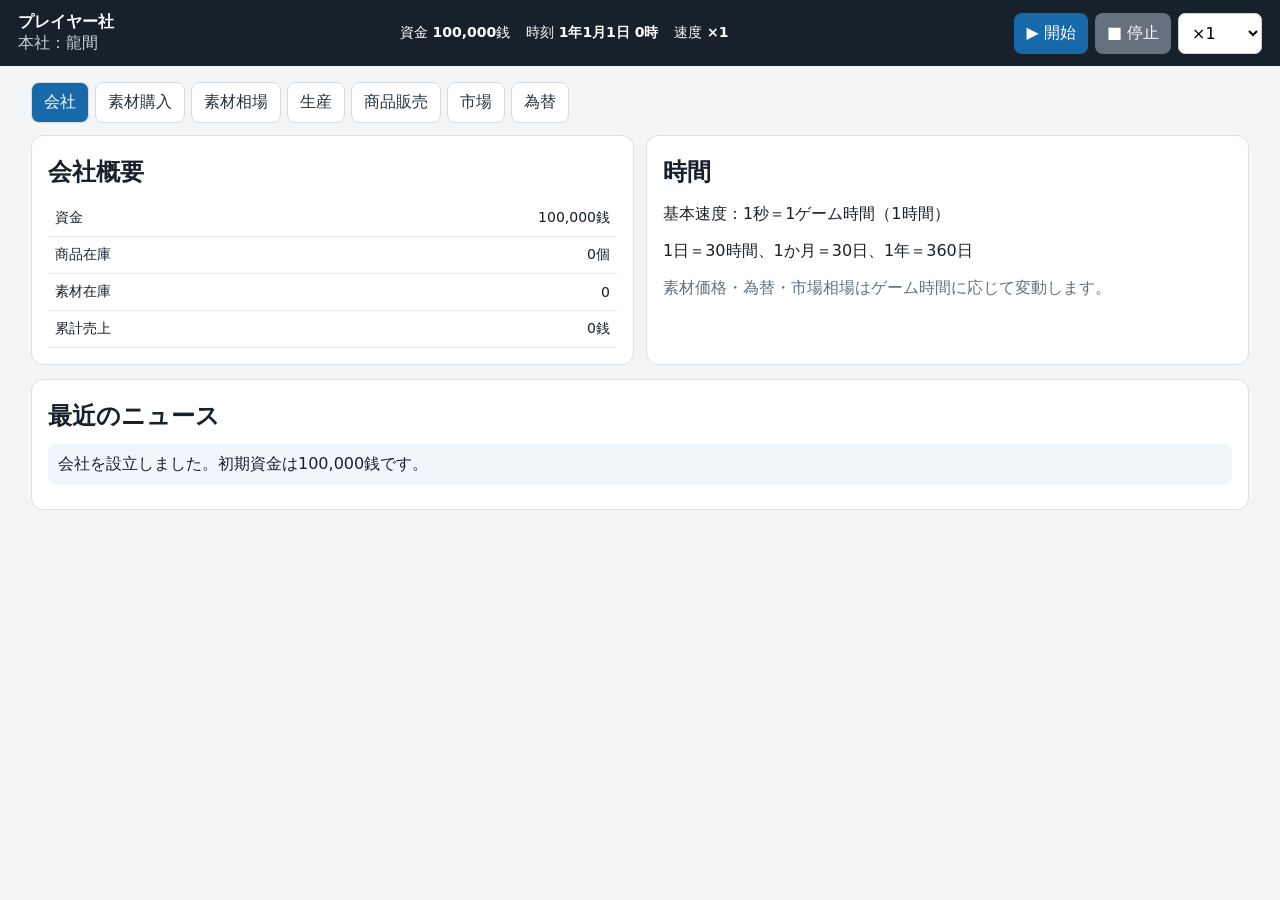
==== commit 604437bc: "Add files via upload" ====
--- a/game.html
+++ b/game.html
@@ -3,505 +3,261 @@
 <head>
 <meta charset="utf-8">
 <meta name="viewport" content="width=device-width,initial-scale=1">
-<title>会社経営シミュレーション</title>
+<title>企業経営シミュレーター</title>
 <style>
-*{box-sizing:border-box}body{margin:0;background:#0a1020;color:#edf2ff;font-family:system-ui,sans-serif}.wrap{max-width:1250px;margin:auto;padding:16px}
-button,input{font:inherit}button{padding:10px 14px;border:0;border-radius:8px;background:#4f7cff;color:#fff;font-weight:700;cursor:pointer}.secondary{background:#293650}
-.header{display:flex;justify-content:space-between;align-items:center;gap:10px;flex-wrap:wrap}.grid{display:grid;grid-template-columns:repeat(4,1fr);gap:10px;margin:14px 0}.stat,.panel{background:#141c31;border:1px solid #303b5b;border-radius:10px;padding:15px}.stat small{display:block;color:#aab5d2}.stat strong{font-size:20px;display:block;margin-top:5px}
-.nav{display:flex;gap:6px;overflow:auto;margin:12px 0}.nav button{white-space:nowrap}.active{background:#718fff}.tab{display:none}.tab.show{display:block}
-input{width:100%;padding:11px;background:#0d1427;color:#fff;border:1px solid #465475;border-radius:8px}label{display:block;margin:12px 0 6px;font-weight:700}
-table{width:100%;border-collapse:collapse}th,td{text-align:left;padding:9px;border-bottom:1px solid #29344f}th{color:#aab5d2;width:32%}.actions{display:flex;gap:7px;flex-wrap:wrap}.log{max-height:220px;overflow:auto}.log div{padding:7px 0;border-bottom:1px solid #29344f}.muted{color:#aab5d2}
-@media(max-width:700px){.grid{grid-template-columns:repeat(2,1fr)}}
+*{box-sizing:border-box}body{margin:0;background:#f3f5f7;color:#18212b;font-family:system-ui,-apple-system,BlinkMacSystemFont,"Segoe UI",sans-serif}
+header{background:#17212b;color:white;padding:12px 18px;position:sticky;top:0;z-index:5}
+.top{max-width:1250px;margin:auto;display:flex;gap:18px;align-items:center;justify-content:space-between;flex-wrap:wrap}
+.stats{display:flex;gap:16px;flex-wrap:wrap;font-size:14px}.stats b{color:#fff}
+main{max-width:1250px;margin:auto;padding:16px}.tabs{display:flex;gap:6px;overflow:auto;margin-bottom:12px}
+.tabs button{background:white;color:#26323d;border:1px solid #d5dbe0;white-space:nowrap}.tabs button.active{background:#1769aa;color:white}
+.panel{background:white;border:1px solid #dce1e5;border-radius:12px;padding:16px;margin-bottom:14px}
+.grid{display:grid;grid-template-columns:repeat(auto-fit,minmax(280px,1fr));gap:12px}
+h1,h2,h3{margin:4px 0 12px}.muted{color:#66717b}.danger{color:#b42318}.good{color:#087443}
+button{font:inherit;border:0;border-radius:8px;padding:9px 12px;background:#1769aa;color:white;cursor:pointer}button.secondary{background:#65717d}button.warn{background:#b42318}
+input,select{font:inherit;padding:9px;border:1px solid #cbd3da;border-radius:7px;width:100%;background:white}
+table{width:100%;border-collapse:collapse;font-size:14px}th,td{padding:9px 7px;border-bottom:1px solid #e6e9ec;text-align:right;vertical-align:middle}th:first-child,td:first-child{text-align:left}th{background:#f7f8f9;position:sticky;top:0}
+.scroll{overflow:auto;max-height:520px}.actions{display:flex;gap:7px;flex-wrap:wrap}.formrow{display:grid;grid-template-columns:1fr 1fr;gap:8px}
+canvas{width:100%;height:340px;border:1px solid #dfe3e8;border-radius:9px;background:white}
+.badge{display:inline-block;padding:3px 7px;border-radius:20px;background:#eef3f7;font-size:12px}.hidden{display:none}
+.notice{padding:10px;border-radius:8px;background:#f1f6fb;margin:8px 0}.market{font-weight:700}.sellfast{color:#087443}.sellslow{color:#b45309}
+@media(max-width:650px){.formrow{grid-template-columns:1fr}header{position:static}main{padding:8px}.panel{padding:12px}th,td{white-space:nowrap}}
 </style>
 </head>
 <body>
-<div class="wrap">
-<div class="header"><div><h1 id="company"></h1><div class="muted" id="date"></div></div><a href="index.html" style="color:#aabfff">会社を作り直す</a></div>
+<header><div class="top">
+<div><b id="companyName">会社</b><div class="muted" style="color:#cbd5df">本社：龍間</div></div>
+<div class="stats"><span>資金 <b id="cash">0</b>銭</span><span>時刻 <b id="clock">1年1月1日 0時</b></span><span>速度 <b id="speed">×1</b></span></div>
+<div class="actions">
+<button id="runBtn">▶ 開始</button><button id="stopBtn" class="secondary">■ 停止</button>
+<select id="speedSelect" style="width:auto"><option value="1">×1</option><option value="2">×2</option><option value="4">×4</option><option value="6">×6</option><option value="12">×12</option><option value="24">×24</option><option value="240">×240</option></select>
+</div>
+</div></header>
+<main>
+<div class="tabs" id="tabs">
+<button data-tab="home">会社</button><button data-tab="buy">素材購入</button><button data-tab="materials">素材相場</button>
+<button data-tab="production">生産</button><button data-tab="sell">商品販売</button><button data-tab="market">市場</button><button data-tab="fx">為替</button>
+</div>
+
+<section id="home" class="tab">
 <div class="grid">
-<div class="stat"><small>現金</small><strong id="cash">5,000,000 銭</strong></div>
-<div class="stat"><small>売上</small><strong id="sales">0 銭</strong></div>
-<div class="stat"><small>利益</small><strong id="profit">0 銭</strong></div>
-<div class="stat"><small>従業員</small><strong id="emps">0 人</strong></div>
+<div class="panel"><h2>会社概要</h2><table><tr><td>資金</td><td id="homeCash"></td></tr><tr><td>商品在庫</td><td id="homeProducts"></td></tr><tr><td>素材在庫</td><td id="homeMaterials"></td></tr><tr><td>累計売上</td><td id="homeRevenue"></td></tr></table></div>
+<div class="panel"><h2>時間</h2><p>基本速度：1秒＝1ゲーム時間（1時間）</p><p>1日＝30時間、1か月＝30日、1年＝360日</p><p class="muted">素材価格・為替・市場相場はゲーム時間に応じて変動します。</p></div>
 </div>
-<div class="nav">
-<button class="active" data-open="companyTab">会社</button><button data-open="productTab">商品</button><button data-open="procureTab">原材料・仕入れ</button><button data-open="marketTab">市場</button><button data-open="economyTab">経済・需要</button><button data-open="tradeTab">取引</button><button data-open="financeTab">金融</button><button data-open="worldTab">世界</button>
-</div>
-
-<section id="companyTab" class="tab show">
-<div class="panel"><h2>会社</h2><table><tr><th>会社名</th><td id="name2"></td></tr><tr><th>本社</th><td>龍間</td></tr><tr><th>通貨</th><td>銭</td></tr><tr><th>資本金</th><td>5,000,000 銭</td></tr><tr><th>主力商品</th><td id="mainProduct">未設定</td></tr></table></div>
-<div class="panel"><h2>ゲーム速度</h2>
-<div class="actions">
-<button id="pauseBtn" class="secondary">▶ 開始</button>
-<button id="stopBtn" class="secondary">■ 停止</button>
-<button data-speed="1">×1</button><button data-speed="2">×2</button><button data-speed="4">×4</button>
-<button data-speed="6">×6</button><button data-speed="12">×12</button><button data-speed="24">×24</button><button data-speed="240">×240</button>
-</div>
-<p class="muted">通常速度は1秒＝ゲーム内1時間。開始すると自動で時間が進みます。</p>
-<p>現在：<strong id="runStatus">停止中</strong>　速度：<strong id="speedText">×1</strong></p>
-</div>
-</section>
-
-<section id="productTab" class="tab"><div class="panel"><h2>商品開発</h2>
-<p class="muted">商品はゲーム側であらかじめ設計されています。ゲーム開始直後は、少額で始められる食料品・日用品が中心です。会社が成長すると、電子機器・機械・自動車など高コストの商品へ進めます。素材・必要数量・製造コストはゲーム側で決められています。</p>
-<label>開発する商品</label><select id="productSelect" style="width:100%;padding:11px;background:#0d1427;color:#fff;border:1px solid #465475;border-radius:8px"></select>
-<div id="productSpec"></div><br><button id="develop">この商品を開発する</button><p id="prodMsg" class="muted"></p></div>
-<div class="panel"><h2>現在の商品</h2><table>
-<tr><th>商品</th><td id="pName">未設定</td></tr><tr><th>販売価格</th><td id="pPrice">-</td></tr>
-<tr><th>製造コスト</th><td id="pCost">-</td></tr><tr><th>原材料</th><td id="pMaterials">-</td></tr>
-<tr><th>生産能力</th><td id="pCap">-</td></tr><tr><th>在庫</th><td id="pInv">0</td></tr>
-</table></div></section>
-
-<section id="procureTab" class="tab">
-<div class="panel">
-<h2>原材料・仕入れ</h2>
-<p class="muted">商品を作るための原材料を、市場からお金で購入します。購入した原材料は自社在庫になります。</p>
-<table>
-<thead><tr><th>原材料</th><th>購入価格</th><th>自社在庫</th><th>購入数量</th><th>購入</th></tr></thead>
-<tbody>
-<tr><td>鉄</td><td id="rawPriceIron">500 銭 / 個</td><td id="rawIron">0</td><td><input id="buyIron" type="number" min="1" value="10"></td><td><button data-buy="iron">購入</button></td></tr>
-<tr><td>銅</td><td id="rawPriceCopper">800 銭 / 個</td><td id="rawCopper">0</td><td><input id="buyCopper" type="number" min="1" value="10"></td><td><button data-buy="copper">購入</button></td></tr>
-<tr><td>半導体</td><td id="rawPriceSemi">2,500 銭 / 個</td><td id="rawSemi">0</td><td><input id="buySemi" type="number" min="1" value="10"></td><td><button data-buy="semi">購入</button></td></tr>
-</tbody>
-<tr><td>米</td><td id="rawPriceRice">55 銭 / 個</td><td id="rawRice">0</td><td><button data-buyraw="rice">購入</button></td></tr>
-<tr><td>小麦</td><td id="rawPriceWheat">45 銭 / 個</td><td id="rawWheat">0</td><td><button data-buyraw="wheat">購入</button></td></tr>
-<tr><td>食品原料</td><td id="rawPriceFood">70 銭 / 個</td><td id="rawFood">0</td><td><button data-buyraw="food">購入</button></td></tr>
-<tr><td>野菜</td><td id="rawPriceVegetable">35 銭 / 個</td><td id="rawVegetable">0</td><td><button data-buyraw="vegetable">購入</button></td></tr>
-<tr><td>果物</td><td id="rawPriceFruit">60 銭 / 個</td><td id="rawFruit">0</td><td><button data-buyraw="fruit">購入</button></td></tr>
-<tr><td>水</td><td id="rawPriceWater">20 銭 / 個</td><td id="rawWater">0</td><td><button data-buyraw="water">購入</button></td></tr>
-<tr><td>砂糖</td><td id="rawPriceSugar">40 銭 / 個</td><td id="rawSugar">0</td><td><button data-buyraw="sugar">購入</button></td></tr>
-<tr><td>カカオ</td><td id="rawPriceCocoa">100 銭 / 個</td><td id="rawCocoa">0</td><td><button data-buyraw="cocoa">購入</button></td></tr>
-<tr><td>油</td><td id="rawPriceOil">80 銭 / 個</td><td id="rawOil">0</td><td><button data-buyraw="oil">購入</button></td></tr></table>
-</div>
-<div class="panel">
-<h3>原材料価格</h3>
-<p class="muted">原材料価格は世界情勢や需要によって今後変動する仕組みにできます。</p>
-<table>
-<tr><th>鉄</th><td id="rawPriceIronDetail">500 銭</td></tr>
-<tr><th>銅</th><td id="rawPriceCopperDetail">800 銭</td></tr>
-<tr><th>半導体</th><td id="rawPriceSemiDetail">2,500 銭</td></tr>
-</table>
-</div>
-</section>
-
-<section id="marketTab" class="tab">
-<div class="panel"><h2>市場</h2><table><tr><th>市場価格</th><td id="mkt">-</td></tr><tr><th>自社価格</th><td id="sell">-</td></tr><tr><th>原価から計算した適正価格</th><td id="fairPrice">-</td></tr><tr><th>月間需要</th><td id="demand">-</td></tr><tr><th>今月販売</th><td id="sold">0</td></tr></table></div>
-</section>
-
-<section id="financeTab" class="tab">
-<div class="panel">
-<h2>決算</h2>
-<p class="muted">1年（360日）が終了すると自動的に決算し、年間の経営結果を表示します。</p>
-<div id="settlementResult"><p>まだ決算を迎えていません。</p></div>
-</div>
-<div class="panel">
-<h2>為替取引</h2>
-<p class="muted">龍間の銭を他国通貨へ交換できます。為替レートはゲーム内経済によって変動します。</p>
-<table>
-<tr><th>通貨</th><th>現在レート</th><th>交換量</th><th>操作</th></tr>
-<tr><td>ユーラ</td><td id="tradeRateY">-</td><td><input id="tradeAmountY" type="number" min="1" value="1"></td><td><button data-trade="Y" data-dir="buy">銭→ユーラ</button> <button data-trade="Y" data-dir="sell">ユーラ→銭</button></td></tr>
-<tr><td>バルサ</td><td id="tradeRateB">-</td><td><input id="tradeAmountB" type="number" min="1" value="20"></td><td><button data-trade="B" data-dir="buy">銭→バルサ</button> <button data-trade="B" data-dir="sell">バルサ→銭</button></td></tr>
-<tr><td>オース</td><td id="tradeRateO">-</td><td><input id="tradeAmountO" type="number" min="1" value="180"></td><td><button data-trade="O" data-dir="buy">銭→オース</button> <button data-trade="O" data-dir="sell">オース→銭</button></td></tr>
-<tr><td>ポルト</td><td id="tradeRateP">-</td><td><input id="tradeAmountP" type="number" min="1" value="60"></td><td><button data-trade="P" data-dir="buy">銭→ポルト</button> <button data-trade="P" data-dir="sell">ポルト→銭</button></td></tr>
-</table>
-<p id="fxMessage" class="muted"></p>
-</div>
-<div class="panel">
-<h2>外貨残高</h2>
-<table>
-<tr><th>ユーラ</th><td id="balY">0</td></tr>
-<tr><th>バルサ</th><td id="balB">0</td></tr>
-<tr><th>オース</th><td id="balO">0</td></tr>
-<tr><th>ポルト</th><td id="balP">0</td></tr>
-</table>
-</div>
-
-<div class="panel"><h2>金融・為替</h2><table><tr><th>銭 / ユーラ</th><td id="fxY">100.00</td></tr><tr><th>銭 / バルサ</th><td id="fxB">5.00</td></tr><tr><th>銭 / オース</th><td id="fxO">0.556</td></tr><tr><th>銭 / ポルト</th><td id="fxP">1.667</td></tr></table></div>
-</section>
-
-<section id="tradeTab" class="tab"><div class="panel"><h2>取引</h2>
-<p class="muted">会社経営で行う主な取引を管理します。</p>
-<table>
-<tr><th>分野</th><th>取引内容</th><th>状態</th></tr>
-<tr><td>原材料調達</td><td>鉄・銅・半導体の購入</td><td><button data-open="procureTab">開く</button></td></tr>
-<tr><td>商品販売</td><td>市場への販売・価格設定</td><td><button data-open="marketTab">開く</button></td></tr>
-<tr><td>為替</td><td>4か国通貨の売買</td><td><button data-open="financeTab">開く</button></td></tr>
-<tr><td>銀行</td><td>借入・返済・金利</td><td>準備中</td></tr>
-<tr><td>株式</td><td>他社株式の売買・持株比率</td><td>準備中</td></tr>
-<tr><td>社債</td><td>社債の発行・購入</td><td>準備中</td></tr>
-<tr><td>長期供給契約</td><td>仕入価格・数量・期間の契約</td><td>準備中</td></tr>
-<tr><td>販売契約</td><td>小売・卸売・法人向け契約</td><td>準備中</td></tr>
-<tr><td>物流</td><td>国内・海外輸送</td><td>準備中</td></tr>
-<tr><td>設備</td><td>工場・設備の購入・増設</td><td>準備中</td></tr>
-<tr><td>M&amp;A</td><td>株式取得・買収・子会社化</td><td>準備中</td></tr>
-<tr><td>海外進出</td><td>海外工場・支店・現地法人</td><td>準備中</td></tr>
-<tr><td>保険</td><td>工場・物流・製品保険</td><td>準備中</td></tr>
-<tr><td>不動産</td><td>土地・建物の購入・売却</td><td>準備中</td></tr>
-</table></div></section>
-<section id="economyTab" class="tab">
-<div class="panel">
-<h2>消費者・市場</h2>
-<p class="muted">価格だけでなく、所得・景気・品質・ブランド・競合価格から需要が決まります。</p>
-<table>
-<tr><th>指標</th><th>現在値</th></tr>
-<tr><td>龍間の景気</td><td id="econGrowth">100</td></tr>
-<tr><td>消費者信頼感</td><td id="consumerConfidence">100</td></tr>
-<tr><td>物価指数</td><td id="priceIndex">100</td></tr>
-<tr><td>失業率</td><td id="unemployment">4.0%</td></tr>
-<tr><td>平均所得指数</td><td id="incomeIndex">100</td></tr>
-</table>
-</div>
-<div class="panel">
-<h2>商品別需要</h2>
-<table id="demandTable">
-<tr><th>商品</th><th>市場需要/月</th><th>市場価格</th><th>自社販売量/月</th><th>需要への適合度</th></tr>
-</table>
-</div>
-<div class="panel">
-<h2>消費者層</h2>
-<table>
-<tr><th>層</th><th>構成比</th><th>価格感応度</th><th>品質重視</th></tr>
-<tr><td>低所得層</td><td>25%</td><td>高</td><td>低</td></tr>
-<tr><td>中所得層</td><td>55%</td><td>中</td><td>中</td></tr>
-<tr><td>高所得層</td><td>20%</td><td>低</td><td>高</td></tr>
-</table>
-</div>
-</section>
-<section id="worldTab" class="tab"><div class="panel"><h2>5か国</h2><table><tr><th>ユーラ</th><td>製造・機械・自動車</td></tr><tr><th>バルサリオン</th><td>資源・エネルギー</td></tr><tr><th>龍間</th><td>IT・半導体・AI</td></tr><tr><th>オース</th><td>金融・サービス・貿易</td></tr><tr><th>ポルト</th><td>物流・海運・食品・観光</td></tr></table></div></section>
-
-<div class="panel"><h2>ログ</h2><div id="log" class="log"></div></div>
-</div>
+<div class="panel"><h2>最近のニュース</h2><div id="news">ゲーム開始。</div></div>
+</section>
+
+<section id="buy" class="tab hidden">
+<div class="panel"><h2>素材購入</h2><p class="muted">素材は市場価格で購入します。購入すると素材在庫になります。</p><div class="scroll"><table id="buyTable"></table></div></div>
+</section>
+
+<section id="materials" class="tab hidden">
+<div class="panel"><h2>素材価格の推移</h2><p class="muted">過去90日間。1日ごとの市場価格を記録します。</p>
+<select id="materialGraphSelect" style="max-width:360px"></select><canvas id="materialCanvas" width="1000" height="380"></canvas>
+<div id="materialCurrent" class="notice"></div></div>
+</section>
+
+<section id="production" class="tab hidden">
+<div class="panel"><h2>生産</h2><p class="muted">各商品の固定レシピ・製造時間・製造原価はゲーム側で設定されています。</p><div class="scroll"><table id="productionTable"></table></div></div>
+</section>
+
+<section id="sell" class="tab hidden">
+<div class="panel"><h2>商品販売</h2><p class="muted">持っている在庫を好きな価格で販売できます。相場に近いほど通常速度、相場より安いほど速く売れ、高すぎるとほとんど売れません。</p><div class="scroll"><table id="sellTable"></table></div></div>
+</section>
+
+<section id="market" class="tab hidden">
+<div class="panel"><h2>商品市場</h2><div class="scroll"><table id="marketTable"></table></div></div>
+</section>
+
+<section id="fx" class="tab hidden">
+<div class="panel"><h2>為替</h2><p class="muted">基準：100銭＝1ユーラ＝20バルサ＝180オース＝60ポルト。毎日変動します。</p><canvas id="fxCanvas" width="1000" height="380"></canvas><div id="fxText"></div></div>
+</section>
+</main>
+
 <script>
-(function(){
-var params=new URLSearchParams(location.search);
-var name=params.get("name")||"";
-document.getElementById("company").textContent=name||"会社";
-document.getElementById("name2").textContent=name||"会社";
-var economy={growth:100,confidence:100,priceIndex:100,unemployment:4,income:100,lastUpdateDay:0};
-var s={cash:5000000,sales:0,profit:0,employees:0,hours:0,product:null,market:10000,demand:0,sold:0,fx:[100,5,.556,1.667],foreign:{Y:0,B:0,O:0,P:0},lastRawPriceUpdate:0,lastTaxYear:0,taxPaid:0,settlements:[],raw:{iron:0,copper:0,semi:0,rice:0,wheat:0,food:0,vegetable:0,fruit:0,water:0,sugar:0,cocoa:0,oil:0},rawPrice:{iron:500,copper:800,semi:2500,rice:55,wheat:45,food:70,vegetable:35,fruit:60,water:20,sugar:40,cocoa:100,oil:80},productCatalog:[{"id":"rice","name":"米","price":220,"cost":55,"cap":10000,"dev":20000,"materials":{"rice":1}},{"id":"bread","name":"食パン","price":180,"cost":45,"cap":8000,"dev":18000,"materials":{"wheat":1}},{"id":"noodles","name":"即席麺","price":150,"cost":40,"cap":9000,"dev":20000,"materials":{"wheat":0.8}},{"id":"canned_food","name":"缶詰","price":280,"cost":75,"cap":7000,"dev":25000,"materials":{"steel":0.05,"food":1}},{"id":"vegetable","name":"野菜","price":160,"cost":35,"cap":12000,"dev":15000,"materials":{"vegetable":1}},{"id":"fruit","name":"果物","price":240,"cost":60,"cap":9000,"dev":18000,"materials":{"fruit":1}},{"id":"beverage","name":"飲料","price":130,"cost":35,"cap":10000,"dev":15000,"materials":{"water":1,"sugar":0.2}},{"id":"frozen_food","name":"冷凍食品","price":380,"cost":110,"cap":6000,"dev":30000,"materials":{"food":1,"vegetable":0.5}},{"id":"chocolate","name":"チョコレート","price":260,"cost":80,"cap":6000,"dev":25000,"materials":{"cocoa":0.3,"sugar":0.2}},{"id":"soap","name":"石けん","price":180,"cost":55,"cap":7000,"dev":20000,"materials":{"oil":0.2}},{"id":"steel_bolt","name":"鉄製ボルト","price":120,"cost":25,"cap":5000,"dev":30000,"materials":{"iron":0.08}},{"id":"copper_wire","name":"銅線","price":450,"cost":70,"cap":3000,"dev":50000,"materials":{"copper":0.25}},{"id":"smartphone","name":"スマートフォン","price":45000,"cost":6500,"cap":500,"dev":1200000,"materials":{"semi":4,"copper":0.35}},{"id":"laptop","name":"ノートPC","price":110000,"cost":12000,"cap":250,"dev":3000000,"materials":{"semi":8,"copper":0.8}},{"id":"refrigerator","name":"冷蔵庫","price":160000,"cost":18000,"cap":100,"dev":5000000,"materials":{"iron":55,"copper":4,"semi":8}},{"id":"air_conditioner","name":"エアコン","price":130000,"cost":16000,"cap":100,"dev":4500000,"materials":{"iron":30,"copper":7,"semi":6}},{"id":"robot","name":"産業用ロボット","price":2800000,"cost":160000,"cap":30,"dev":15000000,"materials":{"iron":120,"copper":35,"semi":12}},{"id":"car","name":"乗用車","price":3200000,"cost":320000,"cap":20,"dev":80000000,"materials":{"iron":900,"copper":35,"semi":80}}]};
-function money(n){return Math.floor(n).toLocaleString("ja-JP")+" 銭"}
-function log(t){var d=document.createElement("div");d.textContent=t;document.getElementById("log").prepend(d)}
-function getUnitMaterialCost(){
- var p=s.product;if(!p)return 0;var total=0;
- Object.keys(p.materials||{}).forEach(function(k){total+=(s.rawPrice[k]||0)*p.materials[k];});
- return total;
-}
-function getFairPrice(){
- if(!s.product)return 0;
- return Math.max(1,Math.round((getUnitMaterialCost()+s.product.cost)*1.25));
-}
-function getPriceFit(){
- if(!s.product) return 0;
- var fair=getFairPrice();
- return Math.max(0,1-Math.abs(s.product.price-fair)/Math.max(1,fair));
-}
-document.querySelectorAll("[data-buyraw]").forEach(function(btn){
- btn.addEventListener("click",function(){
-   var k=btn.dataset.buyraw, qty=Number(prompt("購入数量","100"))||0;
-   if(qty<=0)return;
-   var cost=qty*(s.rawPrice[k]||0);
-   if(s.cash<cost){log("購入資金が足りません。");return;}
-   s.cash-=cost;s.raw[k]=(s.raw[k]||0)+qty;log(k+"を"+qty+"購入しました。");render();
+"use strict";
+const $=id=>document.getElementById(id);
+const fmt=n=>Math.round(n).toLocaleString("ja-JP");
+const params=new URLSearchParams(location.search);
+const companyName=(params.get("name")||"プレイヤー社").slice(0,40);
+const materials=[
+["rice","米","農産物",8],["wheat","小麦","農産物",7],["corn","とうもろこし","農産物",6],["soy","大豆","農産物",7],
+["vegetable","野菜","農産物",9],["fruit","果物","農産物",11],["sugar","砂糖","食品原料",12],["cocoa","カカオ","食品原料",18],
+["foodOil","食用油","食品原料",14],["water","工業用水","資源",3],["salt","塩","食品原料",4],
+["ironOre","鉄鉱石","鉱石",12],["copperOre","銅鉱石","鉱石",16],["bauxite","ボーキサイト","鉱石",13],
+["limestone","石灰石","鉱石",5],["coal","石炭","エネルギー",10],["crudeOil","原油","エネルギー",22],["naturalGas","天然ガス","エネルギー",20],
+["lithium","リチウム","鉱物",42],["nickel","ニッケル","鉱物",28],["cobalt","コバルト","鉱物",35],["gold","金","鉱物",70],
+["silver","銀","鉱物",38],["rareEarth","レアアース","鉱物",48],["silicaSand","珪砂","原料",6],["timber","木材","原料",13],
+["rubber","天然ゴム","原料",17],["cotton","綿花","原料",12],["steel","鋼材","素材",30],["aluminum","アルミニウム","素材",27],
+["copper","銅","素材",34],["stainless","ステンレス","素材",44],["glass","ガラス","素材",18],["cement","セメント","素材",12],
+["plastic","樹脂","素材",20],["chemicals","化学原料","素材",26],["battery","電池材料","素材",55],["semiconductor","半導体","電子部品",120],
+["pcb","プリント基板","電子部品",75],["memory","メモリ","電子部品",85],["display","ディスプレイ","電子部品",70],
+["motor","モーター","機械部品",52],["bearing","ベアリング","機械部品",40],["gear","歯車","機械部品",32],
+["bolt","ボルト","機械部品",9],["resin","工業樹脂","素材",21]
+];
+const products=[
+["ricePack","米（5kg）",120, [["rice",5]], 10],
+["bread","食パン",90,[["wheat",2],["water",1],["sugar",.2]],8],
+["instantNoodles","即席麺",100,[["wheat",1],["foodOil",.3],["salt",.1]],7],
+["cannedFood","缶詰",160,[["vegetable",1],["steel",.5],["salt",.1]],12],
+["vegetables","野菜セット",140,[["vegetable",4]],10],
+["fruitBox","果物セット",220,[["fruit",4]],10],
+["beverage","飲料",110,[["water",2],["sugar",.3]],7],
+["frozenFood","冷凍食品",240,[["vegetable",1.5],["foodOil",.3],["water",.5]],15],
+["chocolate","チョコレート",260,[["cocoa",1],["sugar",.7],["foodOil",.2]],14],
+["soap","石けん",180,[["foodOil",.5],["water",1],["chemicals",.3]],12],
+["steelBolt","鉄製ボルト",80,[["steel",.4]],8],
+["copperWire","銅線",320,[["copper",2]],15],
+["smartphone","スマートフォン",18000,[["semiconductor",1],["display",1],["pcb",1],["battery",1],["copper",.2]],120],
+["laptop","ノートPC",55000,[["semiconductor",2],["memory",1],["display",1],["pcb",1],["battery",1],["aluminum",.5]],180],
+["refrigerator","冷蔵庫",70000,[["steel",15],["copper",3],["plastic",5],["chemicals",2],["motor",1]],240],
+["aircon","エアコン",80000,[["steel",12],["copper",4],["aluminum",5],["motor",1],["chemicals",2]],240],
+["robot","産業用ロボット",800000,[["steel",100],["aluminum",30],["motor",8],["semiconductor",5],["bearing",20]],720],
+["car","乗用車",1800000,[["steel",800],["aluminum",120],["copper",60],["semiconductor",10],["battery",1],["motor",1],["plastic",80]],1440]
+];
+const matMap=Object.fromEntries(materials.map(x=>[x[0],{id:x[0],name:x[1],cat:x[2],base:x[3],price:x[3],stock:0,history:[x[3]]}]));
+const prodMap=Object.fromEntries(products.map(x=>[x[0],{id:x[0],name:x[1],base:x[2],bom:x[3],hours:x[4],stock:0,listed:true,price:x[2],sold:0,revenue:0}]));
+const state={
+ cash:100000, hours:0, speed:1, running:false, revenue:0, lastDay:0,
+ fx:{yura:100,balsa:5,ous:18,porto:6},
+ fxHistory:[{day:0,yura:100,balsa:5,ous:18,porto:6}],
+ news:["会社を設立しました。初期資金は100,000銭です。"],
+ productionQueue:[],
+ dailySales:0
+};
+$("companyName").textContent=companyName;
+function marketPrice(m){
+ const day=Math.floor(state.hours/30);
+ const trend=Math.sin(day/11+m.id.length)*0.025 + Math.sin(day/29+m.base)*0.018;
+ const volatility=m.base<15?.10:m.base<50?.08:.12;
+ const shock=(Math.random()-.5)*volatility;
+ m.price=Math.max(m.base*.45,Math.min(m.base*2.2,m.price*(1+trend+shock)));
+ return m.price;
+}
+function dailyMaterialUpdate(){
+ Object.values(matMap).forEach(m=>{marketPrice(m);m.history.push(m.price);if(m.history.length>90)m.history.shift();});
+ const d=Math.floor(state.hours/30);
+ const f=state.fx;
+ const mv=(v,vol)=>Math.max(v*.65,Math.min(v*1.35,v*(1+(Math.random()-.5)*vol)));
+ state.fx={yura:mv(f.yura,.08),balsa:mv(f.balsa,.1),ous:mv(f.ous,.07),porto:mv(f.porto,.08)};
+ state.fxHistory.push({day:d,...state.fx});if(state.fxHistory.length>90)state.fxHistory.shift();
+ if(Math.random()<.25){
+   const headlines=["龍間の消費者マインドが変化","資源市場で価格が変動","物流需要が増加","食品市場の需要が変化","製造業の設備投資が活発化"];
+   state.news.unshift(headlines[Math.floor(Math.random()*headlines.length)]+"。");
+   state.news=state.news.slice(0,8);
+ }
+}
+function currentProductMarket(p){
+ const matCost=p.bom.reduce((sum,b)=>sum+(matMap[b[0]].price*b[1]),0);
+ const demandFactor=1+Math.sin((state.hours/30+p.id.length)/17)*.07;
+ return Math.max(p.base*.7,Math.min(p.base*1.5,(matCost*1.7+p.base*.45)*demandFactor));
+}
+function saleRate(p){
+ const mp=currentProductMarket(p), ratio=p.price/mp;
+ if(ratio<=.80)return 1;
+ if(ratio<=.90)return .85;
+ if(ratio<=1.00)return .65;
+ if(ratio<=1.08)return .32;
+ if(ratio<=1.20)return .08;
+ if(ratio<=1.40)return .015;
+ return .002;
+}
+function costOf(p){return p.bom.reduce((a,b)=>a+matMap[b[0]].price*b[1],0)+p.base*.08;}
+function buyMaterial(id){
+ const m=matMap[id], q=Math.max(1,Math.floor(Number($("buy_"+id).value)||1)), total=m.price*q;
+ if(state.cash<total){alert("資金が足りません。");return;}
+ state.cash-=total;m.stock+=q;renderAll();
+}
+function startProduction(id){
+ const p=prodMap[id], q=Math.max(1,Math.floor(Number($("prod_"+id).value)||1));
+ for(const [mid,qty] of p.bom)if(matMap[mid].stock<qty*q){alert(p.name+"の生産に必要な"+matMap[mid].name+"が足りません。");return;}
+ p.bom.forEach(([mid,qty])=>matMap[mid].stock-=qty*q);
+ state.productionQueue.push({id,q,remain:p.hours*q});
+ renderAll();
+}
+function sellNow(id){
+ const p=prodMap[id], input=$("sellprice_"+id), price=Number(input.value);
+ if(!Number.isFinite(price)||price<=0){alert("販売価格を正しく入力してください。");return;}
+ p.price=price;p.listed=true;renderSell();
+}
+function stepHour(){
+ state.hours++;
+ // production progresses
+ state.productionQueue.forEach(q=>q.remain--);
+ const done=state.productionQueue.filter(q=>q.remain<=0);
+ done.forEach(q=>prodMap[q.id].stock+=q.q);
+ state.productionQueue=state.productionQueue.filter(q=>q.remain>0);
+ // sales: continuous, price dependent
+ Object.values(prodMap).forEach(p=>{
+   if(p.stock<=0||!p.listed)return;
+   const rate=saleRate(p);
+   const qty=Math.min(p.stock,Math.max(0,Math.round(p.stock*.015*rate)));
+   if(qty>0){p.stock-=qty;const rev=qty*p.price;state.cash+=rev;state.revenue+=rev;state.dailySales+=qty;p.sold+=qty;p.revenue+=rev;}
  });
-});
-function render(){
- document.getElementById("cash").textContent=money(s.cash);document.getElementById("sales").textContent=money(s.sales);document.getElementById("profit").textContent=money(s.profit);document.getElementById("emps").textContent=s.employees+" 人";
- var days=Math.floor(s.hours/24),y=Math.floor(days/360)+1,m=Math.floor(days%360/30)+1,d=days%30+1,h=s.hours%24;
- document.getElementById("date").textContent="Year "+y+" / "+m+"月"+d+"日 "+h+":00";
- var p=s.product;
- document.getElementById("mainProduct").textContent=p?p.name:"未設定";document.getElementById("pName").textContent=p?p.name:"未設定";
- document.getElementById("pPrice").textContent=p?money(p.price):"-";document.getElementById("pCost").textContent=p?money(p.cost):"-";document.getElementById("pCap").textContent=p?p.cap+" 個/月":"-";document.getElementById("pInv").textContent=p?p.inv+" 個":"0"; document.getElementById("pMaterials").textContent=p?Object.keys(p.materials||{}).map(function(k){return ({iron:"鉄",copper:"銅",semi:"半導体"}[k]||k)+" "+p.materials[k]+"個";}).join(" / "):"-";
- document.getElementById("mkt").textContent=p?money(s.market):"-";document.getElementById("fairPrice").textContent=p?money(getFairPrice()):"-";document.getElementById("sell").textContent=p?money(p.price):"-";document.getElementById("demand").textContent=p?s.demand+" 個/月":"-";document.getElementById("sold").textContent=s.sold+" 個";
- document.getElementById("fxY").textContent=s.fx[0].toFixed(2);document.getElementById("fxB").textContent=s.fx[1].toFixed(2);document.getElementById("fxO").textContent=s.fx[2].toFixed(3);document.getElementById("fxP").textContent=s.fx[3].toFixed(3);
- document.getElementById("tradeRateY").textContent=s.fx[0].toFixed(2)+" 銭/ユーラ";
- document.getElementById("tradeRateB").textContent=s.fx[1].toFixed(2)+" 銭/バルサ";
- document.getElementById("tradeRateO").textContent=s.fx[2].toFixed(3)+" 銭/オース";
- document.getElementById("tradeRateP").textContent=s.fx[3].toFixed(3)+" 銭/ポルト";
- document.getElementById("balY").textContent=s.foreign.Y.toFixed(4)+" ユーラ";
- document.getElementById("balB").textContent=s.foreign.B.toFixed(4)+" バルサ";
- document.getElementById("balO").textContent=s.foreign.O.toFixed(4)+" オース";
- document.getElementById("balP").textContent=s.foreign.P.toFixed(4)+" ポルト";
-document.getElementById("rawPriceRice").textContent=money(s.rawPrice.rice)+" / 個";
- document.getElementById("rawPriceWheat").textContent=money(s.rawPrice.wheat)+" / 個";
- document.getElementById("rawPriceFood").textContent=money(s.rawPrice.food)+" / 個";
- document.getElementById("rawPriceVegetable").textContent=money(s.rawPrice.vegetable)+" / 個";
- document.getElementById("rawPriceFruit").textContent=money(s.rawPrice.fruit)+" / 個";
- document.getElementById("rawPriceWater").textContent=money(s.rawPrice.water)+" / 個";
- document.getElementById("rawPriceSugar").textContent=money(s.rawPrice.sugar)+" / 個";
- document.getElementById("rawPriceCocoa").textContent=money(s.rawPrice.cocoa)+" / 個";
- document.getElementById("rawPriceOil").textContent=money(s.rawPrice.oil)+" / 個";
- document.getElementById("rawRice").textContent=money(s.raw.rice||0);
- document.getElementById("rawWheat").textContent=money(s.raw.wheat||0);
- document.getElementById("rawFood").textContent=money(s.raw.food||0);
- document.getElementById("rawVegetable").textContent=money(s.raw.vegetable||0);
- document.getElementById("rawFruit").textContent=money(s.raw.fruit||0);
- document.getElementById("rawWater").textContent=money(s.raw.water||0);
- document.getElementById("rawSugar").textContent=money(s.raw.sugar||0);
- document.getElementById("rawCocoa").textContent=money(s.raw.cocoa||0);
- document.getElementById("rawOil").textContent=money(s.raw.oil||0); document.getElementById("rawPriceIron").textContent=money(s.rawPrice.iron)+" / 個";document.getElementById("rawPriceCopper").textContent=money(s.rawPrice.copper)+" / 個";document.getElementById("rawPriceSemi").textContent=money(s.rawPrice.semi)+" / 個";document.getElementById("rawPriceIronDetail").textContent=money(s.rawPrice.iron);document.getElementById("rawPriceCopperDetail").textContent=money(s.rawPrice.copper);document.getElementById("rawPriceSemiDetail").textContent=money(s.rawPrice.semi);
- document.getElementById("taxPaid").textContent=money(s.taxPaid||0);
- document.getElementById("taxDebt").textContent=money(s.taxDebt||0);
- document.getElementById("rawIron").textContent=s.raw.iron.toLocaleString("ja-JP")+" 個";
- document.getElementById("rawCopper").textContent=s.raw.copper.toLocaleString("ja-JP")+" 個";
- document.getElementById("rawSemi").textContent=s.raw.semi.toLocaleString("ja-JP")+" 個";
- document.getElementById("rawPriceIron").textContent=money(s.rawPrice.iron)+" / 個";
- document.getElementById("rawPriceCopper").textContent=money(s.rawPrice.copper)+" / 個";
- document.getElementById("rawPriceSemi").textContent=money(s.rawPrice.semi)+" / 個";
-}
-document.querySelectorAll(".nav button").forEach(function(b){b.addEventListener("click",function(){document.querySelectorAll(".nav button").forEach(x=>x.classList.remove("active"));b.classList.add("active");document.querySelectorAll(".tab").forEach(x=>x.classList.remove("show"));document.getElementById(b.dataset.open).classList.add("show")})});
-
-function buyRaw(type,inputId){
- var qty=Math.floor(Number(document.getElementById(inputId).value)||0);
- if(qty<=0){log("購入数量を1個以上にしてください。");return}
- var total=s.rawPrice[type]*qty;
- if(s.cash<total){log("原材料を購入する資金が足りません。");return}
- s.cash-=total;s.raw[type]+=qty;
- var names={iron:"鉄",copper:"銅",semi:"半導体"};
- log(names[type]+"を"+qty.toLocaleString("ja-JP")+"個購入しました。費用："+money(total));
- render();
-}
-document.querySelectorAll("[data-buy]").forEach(function(b){
- b.addEventListener("click",function(){
-   var type=b.dataset.buy;
-   buyRaw(type,type==="iron"?"buyIron":type==="copper"?"buyCopper":"buySemi");
- });
-});
-
-function trade(currency,dir){
- var ids={Y:"tradeAmountY",B:"tradeAmountB",O:"tradeAmountO",P:"tradeAmountP"};
- var amount=Math.max(0,Number(document.getElementById(ids[currency]).value)||0);
- if(amount<=0){document.getElementById("fxMessage").textContent="交換量を入力してください。";return}
- var idx={Y:0,B:1,O:2,P:3}[currency],rate=s.fx[idx];
- if(dir==="buy"){
-   var cost=amount*rate;
-   if(s.cash<cost){document.getElementById("fxMessage").textContent="銭が足りません。";return}
-   s.cash-=cost;s.foreign[currency]+=amount;
-   document.getElementById("fxMessage").textContent=amount+" "+currency+"を"+money(cost)+"で購入しました。";
-   log("為替取引："+amount+" "+currency+"を購入。");
- }else{
-   if(s.foreign[currency]<amount){document.getElementById("fxMessage").textContent="その外貨が足りません。";return}
-   s.foreign[currency]-=amount;s.cash+=amount*rate;
-   document.getElementById("fxMessage").textContent=amount+" "+currency+"を"+money(amount*rate)+"に交換しました。";
-   log("為替取引："+amount+" "+currency+"を売却。");
- }
- render();
-}
-document.querySelectorAll("[data-trade]").forEach(function(b){
- b.addEventListener("click",function(){trade(b.dataset.trade,b.dataset.dir)})
-});
-function initProductCatalog(){
- var sel=document.getElementById("productSelect");sel.innerHTML="";
- s.productCatalog.forEach(function(p){var o=document.createElement("option");o.value=p.id;o.textContent=p.name+((p.cost<=110)?"【序盤・低コスト】":"【中長期・高コスト】");sel.appendChild(o);});
- showProductSpec();sel.addEventListener("change",showProductSpec);
-}
-function showProductSpec(){
- var id=document.getElementById("productSelect").value,p=s.productCatalog.find(function(x){return x.id===id;});if(!p)return;
- var names={iron:"鉄",copper:"銅",semi:"半導体"};
- var mat=Object.keys(p.materials).map(function(k){return (names[k]||k)+" "+p.materials[k]+"個";}).join(" / ");
- document.getElementById("productSpec").innerHTML="<table><tr><th>商品</th><td>"+p.name+"</td></tr><tr><th>標準販売価格</th><td>"+money(p.price)+" 銭</td></tr><tr><th>製造コスト</th><td>"+money(p.cost)+" 銭/個</td></tr><tr><th>必要原材料</th><td>"+mat+"</td></tr><tr><th>生産能力</th><td>"+p.cap+" 個/月</td></tr><tr><th>開発費</th><td>"+money(p.dev)+" 銭</td></tr></table>";
-}
-document.getElementById("develop").addEventListener("click",function(){
- var id=document.getElementById("productSelect").value,p=s.productCatalog.find(function(x){return x.id===id;});if(!p)return;
- if(s.cash<p.dev){document.getElementById("prodMsg").textContent="開発費が足りません。必要："+money(p.dev);return;}
- s.cash-=p.dev;s.product={id:p.id,name:p.name,price:p.price,cost:p.cost,cap:p.cap,materials:p.materials,inv:0,dev:p.dev};
- document.getElementById("prodMsg").textContent=p.name+"を開発しました。";log("「"+p.name+"」を開発しました。開発費："+money(p.dev));render();
-});
-initProductCatalog();
-var running=false, speed=1, timer=null;
-
-function updateDailyRawPrices(){
-  // 原料価格は毎ゲーム日（30時間）に更新。
-  // 大きく変わりすぎないよう、日次変動幅を抑える。
-  var factors=["iron","copper","semi","rice","wheat","food","vegetable","fruit","water","sugar","cocoa","oil"];
-  factors.forEach(function(k){
-    var shock=(Math.random()-0.5)*0.12; // -6%〜+6%
-    var old=s.rawPrice[k];
-    var next=old*(1+shock);
-    s.rawPrice[k]=Math.max(old*0.70,Math.min(old*1.30,next));
-  });
-  log("原料価格が更新されました。");
-}
-
-
-
-function createSettlement(year){
-  var revenue=Number(s.sales||0);
-  var profit=Number(s.profit||0);
-  var tax=Math.max(0,profit)*0.25;
-  var cashBefore=Number(s.cash||0);
-  var settlement={
-    year:year,
-    revenue:revenue,
-    profit:profit,
-    tax:tax,
-    cashBeforeTax:cashBefore,
-    cashAfterTax:Math.max(0,cashBefore-tax),
-    employees:Number(s.employees||0),
-    inventory:Number(s.market||0),
-    foreign:{
-      Y:Number(s.foreign?.Y||0),B:Number(s.foreign?.B||0),
-      O:Number(s.foreign?.O||0),P:Number(s.foreign?.P||0)
-    }
-  };
-  s.settlements.push(settlement);
-  renderSettlement(settlement);
-}
-function renderSettlement(x){
-  var box=document.getElementById("settlementResult");
-  if(!box)return;
-  box.innerHTML=
-    "<h3>第"+x.year+"期 決算</h3>"+
-    "<table><tr><th>売上高</th><td>"+money(x.revenue)+" 銭</td></tr>"+
-    "<tr><th>営業利益</th><td>"+money(x.profit)+" 銭</td></tr>"+
-    "<tr><th>法人税</th><td>"+money(x.tax)+" 銭</td></tr>"+
-    "<tr><th>税引後現金</th><td>"+money(x.cashAfterTax)+" 銭</td></tr>"+
-    "<tr><th>従業員数</th><td>"+x.employees+"</td></tr></table>";
-}
-
-function payAnnualTax(){
-  // 1年 = 360ゲーム日。課税対象はその時点の会社利益。
-  var taxable=Math.max(0,s.profit);
-  var taxRate=0.25;
-  var tax=taxable*taxRate;
-  if(tax<=0){
-    log("1年目の法人税：利益がないため0銭。");
-    return;
-  }
-  if(s.cash<tax){
-    // 現金不足でも税額は発生。現金残高を0にして未払税金として記録。
-    s.taxDebt=(s.taxDebt||0)+(tax-s.cash);
-    s.cash=0;
-    log("法人税 "+money(tax)+" 銭が発生しました。現金不足のため未払税金 "+money(tax-s.cash)+" 銭が残りました。");
-  }else{
-    s.cash-=tax;
-    s.taxPaid=(s.taxPaid||0)+tax;
-    log("年次法人税 "+money(tax)+" 銭を支払いました。");
-  }
-}
-
-
-var npcMarket=[
- {name:"龍間フーズ",strength:1.10,priceFactor:.97,quality:78,brand:70,capacity:25000},
- {name:"東方食品",strength:.90,priceFactor:1.02,quality:84,brand:80,capacity:18000},
- {name:"大地食品",strength:1.25,priceFactor:.94,quality:72,brand:55,capacity:30000},
- {name:"新星生活",strength:.75,priceFactor:1.05,quality:90,brand:62,capacity:12000}
-];
-
-function productBaseDemand(p){
- if(!p)return 0;
- var name=p.name;
- if(/米|パン|麺|野菜|果物|飲料|缶詰|冷凍|チョコ/.test(name)) return 30000;
- if(/石けん/.test(name)) return 18000;
- if(/ボルト|銅線/.test(name)) return 8000;
- if(/スマートフォン/.test(name)) return 3500;
- if(/ノートPC/.test(name)) return 1500;
- if(/冷蔵庫|エアコン/.test(name)) return 800;
- if(/ロボット/.test(name)) return 100;
- if(/自動車/.test(name)) return 300;
- return 5000;
-}
-
-function marketPriceFor(p){
- if(!p)return 0;
- var totalSupply=npcMarket.reduce(function(a,c){return a+c.capacity;},0)+Math.max(1,p.inv||0);
- var base=p.price;
- var demandFactor=(economy.income/100)*(economy.confidence/100);
- var supplyFactor=Math.max(.65,Math.min(1.35,productBaseDemand(p)/Math.max(1,totalSupply)));
- return base*(.80+.20*demandFactor)*(.85+.30*supplyFactor);
-}
-
-function calculateConsumerDemand(p){
- if(!p)return 0;
- var marketPrice=marketPriceFor(p);
- var fair=getFairPrice();
- var priceRatio=p.price/Math.max(1,marketPrice);
- var priceScore=Math.max(0.05,Math.min(1.25,1/Math.max(.5,priceRatio)));
- var economyScore=(economy.income/100)*(.7+.3*economy.confidence/100);
- var base=productBaseDemand(p);
- return Math.max(0,Math.round(base*priceScore*economyScore));
-}
-
-function updateEconomyDaily(){
- var shock=(Math.random()-.5)*4;
- economy.growth=Math.max(85,Math.min(115,economy.growth+shock));
- economy.confidence=Math.max(70,Math.min(130,economy.confidence+(Math.random()-.48)*3));
- economy.income=Math.max(85,Math.min(115,economy.income+(economy.growth-100)*.01+(Math.random()-.5)*.5));
- economy.priceIndex=Math.max(80,Math.min(125,economy.priceIndex+(Math.random()-.45)*.35));
- economy.unemployment=Math.max(1.5,Math.min(10,economy.unemployment-(economy.growth-100)*.01+(Math.random()-.5)*.08));
-}
-
-function renderEconomy(){
- var e=document.getElementById("econGrowth");if(e)e.textContent=economy.growth.toFixed(1);
- var c=document.getElementById("consumerConfidence");if(c)c.textContent=economy.confidence.toFixed(1);
- var pi=document.getElementById("priceIndex");if(pi)pi.textContent=economy.priceIndex.toFixed(1);
- var u=document.getElementById("unemployment");if(u)u.textContent=economy.unemployment.toFixed(2)+"%";
- var inc=document.getElementById("incomeIndex");if(inc)inc.textContent=economy.income.toFixed(1);
- var t=document.getElementById("demandTable");
- if(!t)return;
- t.innerHTML="<tr><th>商品</th><th>市場需要/月</th><th>市場価格</th><th>自社販売量/月</th><th>需要への適合度</th></tr>";
- if(s.product){
-   var d=calculateConsumerDemand(s.product);
-   var mp=marketPriceFor(s.product);
-   var fit=Math.max(0,1-Math.abs(s.product.price-mp)/Math.max(1,mp));
-   t.innerHTML+="<tr><td>"+s.product.name+"</td><td>"+money(d)+" 個</td><td>"+money(mp)+" 銭</td><td>"+money(s.product.inv||0)+" 個</td><td>"+(fit*100).toFixed(1)+"%</td></tr>";
- }
-}
-function tick(){
- var old=Math.floor(s.hours/720);
- s.hours += speed;
- if(Math.floor(s.hours/30)>Math.floor(s.lastRawPriceUpdate/30)){ updateDailyRawPrices(); s.lastRawPriceUpdate=s.hours; } updateEconomyDaily(); economy.lastUpdateDay=Math.floor(s.hours/30); renderEconomy();
- if(Math.floor(s.hours/8640)>s.lastTaxYear){
-   s.lastTaxYear=Math.floor(s.hours/8640);
-   var closedYear=s.lastTaxYear;
-   createSettlement(closedYear);
-   payAnnualTax();
- }
- var months=Math.floor(s.hours/720)-old;
- for(var i=0;i<months;i++) if(s.product){
-   var p=s.product;
-   // 1個の製品を作るのに鉄1・銅1・半導体1を必要とする。
-   // 原材料を購入していない場合、その分は生産できない。
-   var make=p.cap;
-   Object.keys(p.materials||{}).forEach(function(k){var need=p.materials[k];if(need>0)make=Math.min(make,Math.floor(s.raw[k]/need));});
-   Object.keys(p.materials||{}).forEach(function(k){s.raw[k]-=make*p.materials[k];});
-   p.inv+=make;
-   var fair=getFairPrice();
-   var fit=getPriceFit();
-   // 原価から大きく外れた価格では市場に受け入れられず、売れない。
-   // 適正価格の±20%以内なら販売可能。そこから外れるほど急激に需要が落ちる。
-   if(fit<=0.80){
-     s.demand=0;
-     s.sold=0;
-   }else{
-     var priceFit=Math.max(0,(fit-0.80)/0.20);
-     var marketFit=Math.max(0.05,Math.min(1.5,s.market/p.price));
-     s.demand=Math.max(1,Math.floor(100*priceFit*marketFit*(.8+Math.random()*.4)));
-     s.sold=Math.min(p.inv,s.demand);
-   }
-   p.inv-=s.sold;
-   var rev=s.sold*p.price,expense=make*p.cost;
-   s.sales+=rev;s.profit+=rev-expense;s.cash+=rev-expense;
-   s.market=Math.max(100,Math.round(s.market*(1+(s.demand-s.sold)/Math.max(100,s.demand)*.04)));
-   if(make===0) log(p.name+"：原材料がないため生産できませんでした。");
-   else if(s.sold===0 && getPriceFit()<=0.80) log(p.name+"：価格が原価から算出される適正価格と大きく離れているため、商品が売れませんでした。");
-   else log(p.name+"："+make+"個生産、"+s.sold+"個販売。");
- }
- s.fx=s.fx.map(x=>x*(.98+Math.random()*.04));
- render();
-}
-function updateTimer(){
- if(timer){clearInterval(timer);timer=null;}
- if(running) timer=setInterval(tick,1000);
- $("runStatus").textContent=running?"進行中":"停止中";
- $("speedText").textContent="×"+speed;
- $("pauseBtn").textContent=running?"⏸ 一時停止":"▶ 開始";
-}
-$("pauseBtn").addEventListener("click",function(){running=!running;updateTimer()});
-$("stopBtn").addEventListener("click",function(){running=false;updateTimer();log("ゲームを停止しました。")});
-document.querySelectorAll("[data-speed]").forEach(function(b){b.addEventListener("click",function(){
- speed=Number(b.dataset.speed);updateTimer();log("ゲーム速度を×"+speed+"に変更しました。");
-});});
-render();log("会社を設立しました。");
-})();
+ if(state.hours%30===0){state.lastDay++;dailyMaterialUpdate();}
+}
+function clockText(){
+ const day=state.hours, year=Math.floor(day/360)+1, rem=day%360, month=Math.floor(rem/30)+1, d=rem%30+1, hour=state.hours%30;
+ return year+"年"+month+"月"+d+"日 "+hour+"時";
+}
+function drawLine(canvas,series){
+ const ctx=canvas.getContext("2d"),w=canvas.width,h=canvas.height,p=45;ctx.clearRect(0,0,w,h);
+ const vals=series.flatMap(s=>s.values),min=Math.min(...vals),max=Math.max(...vals),lo=min-(max-min||1)*.08,hi=max+(max-min||1)*.08;
+ ctx.strokeStyle="#e2e6ea";ctx.lineWidth=1;
+ for(let i=0;i<5;i++){const y=p+(h-p*2)*i/4;ctx.beginPath();ctx.moveTo(p,y);ctx.lineTo(w-p,y);ctx.stroke();ctx.fillStyle="#65717d";ctx.font="12px sans-serif";ctx.fillText((hi-(hi-lo)*i/4).toFixed(1),4,y+4);}
+ series.forEach((s,si)=>{ctx.strokeStyle=["#1769aa","#b42318","#087443","#7c3aed"][si%4];ctx.lineWidth=2;ctx.beginPath();s.values.forEach((v,i)=>{const x=p+(w-p*2)*(series[0].values.length===1?0:i/(series[0].values.length-1));const y=p+(h-p*2)*(hi-v)/(hi-lo);i?ctx.lineTo(x,y):ctx.moveTo(x,y)});ctx.stroke();});
+}
+function renderMaterialGraph(){
+ const id=$("materialGraphSelect").value,m=matMap[id];if(!m)return;
+ drawLine($("materialCanvas"),[{values:m.history}]);
+ $("materialCurrent").innerHTML="<b>"+m.name+"</b>　現在 "+fmt(m.price)+"銭　基準 "+fmt(m.base)+"銭　過去"+m.history.length+"日";
+}
+function renderFx(){
+ drawLine($("fxCanvas"),[
+  {values:state.fxHistory.map(x=>x.yura)},{values:state.fxHistory.map(x=>x.balsa)},
+  {values:state.fxHistory.map(x=>x.ous)},{values:state.fxHistory.map(x=>x.porto)}
+ ]);
+ $("fxText").innerHTML="現在：ユーラ "+state.fx.yura.toFixed(2)+"銭 / バルサ "+state.fx.balsa.toFixed(2)+"銭 / オース "+state.fx.ous.toFixed(2)+"銭 / ポルト "+state.fx.porto.toFixed(2)+"銭";
+}
+function renderBuy(){
+ $("buyTable").innerHTML="<tr><th>素材</th><th>分類</th><th>現在相場</th><th>在庫</th><th>購入量</th><th>購入</th></tr>"+
+ materials.map(x=>{const m=matMap[x[0]];return `<tr><td>${m.name}</td><td>${m.cat}</td><td>${fmt(m.price)}銭</td><td>${fmt(m.stock)}</td><td><input id="buy_${m.id}" type="number" min="1" value="1"></td><td><button data-buy="${m.id}">購入</button></td></tr>`}).join("");
+ document.querySelectorAll("[data-buy]").forEach(b=>b.onclick=()=>buyMaterial(b.dataset.buy));
+}
+function renderProduction(){
+ $("productionTable").innerHTML="<tr><th>商品</th><th>原価目安</th><th>標準価格</th><th>製造時間</th><th>在庫</th><th>生産量</th><th></th></tr>"+
+ products.map(x=>{const p=prodMap[x[0]];return `<tr><td>${p.name}</td><td>${fmt(costOf(p))}銭</td><td>${fmt(p.base)}銭</td><td>${fmt(p.hours)}時間</td><td>${fmt(p.stock)}</td><td><input id="prod_${p.id}" type="number" min="1" value="1"></td><td><button data-prod="${p.id}">生産開始</button></td></tr>`}).join("");
+ document.querySelectorAll("[data-prod]").forEach(b=>b.onclick=()=>startProduction(b.dataset.prod));
+}
+function renderSell(){
+ $("sellTable").innerHTML="<tr><th>商品</th><th>在庫</th><th>自分の販売価格</th><th>市場相場</th><th>売れ方</th><th>販売設定</th></tr>"+
+ products.map(x=>{const p=prodMap[x[0]],mp=currentProductMarket(p),r=saleRate(p);let txt=r>=.85?"かなり速い":r>=.6?"速い":r>=.3?"普通":r>=.08?"遅い":"ほぼ売れない";return `<tr><td>${p.name}</td><td>${fmt(p.stock)}</td><td><input id="sellprice_${p.id}" type="number" min="1" value="${Math.round(p.price)}"></td><td class="market">${fmt(mp)}銭</td><td class="${r>=.6?"sellfast":"sellslow"}">${txt}</td><td><button data-sell="${p.id}">価格を設定</button></td></tr>`}).join("");
+ document.querySelectorAll("[data-sell]").forEach(b=>b.onclick=()=>sellNow(b.dataset.sell));
+}
+function renderMarket(){
+ $("marketTable").innerHTML="<tr><th>商品</th><th>市場相場</th><th>標準価格</th><th>販売倍率</th><th>説明</th></tr>"+
+ products.map(x=>{const p=prodMap[x[0]],mp=currentProductMarket(p);return `<tr><td>${p.name}</td><td>${fmt(mp)}銭</td><td>${fmt(p.base)}銭</td><td>${(p.price/mp*100).toFixed(0)}%</td><td>${p.price<mp?"相場より安いほど販売速度が上がります":"相場を超えるほど売れにくくなります"}</td></tr>`}).join("");
+}
+function renderHome(){
+ $("cash").textContent=fmt(state.cash);$("homeCash").textContent=fmt(state.cash)+"銭";
+ $("clock").textContent=clockText();$("speed").textContent="×"+state.speed;
+ $("homeProducts").textContent=fmt(Object.values(prodMap).reduce((a,p)=>a+p.stock,0))+"個";
+ $("homeMaterials").textContent=fmt(Object.values(matMap).reduce((a,m)=>a+m.stock,0));
+ $("homeRevenue").textContent=fmt(state.revenue)+"銭";
+ $("news").innerHTML=state.news.map(n=>"<div class='notice'>"+n+"</div>").join("");
+}
+function renderAll(){renderHome();renderBuy();renderProduction();renderSell();renderMarket();renderMaterialGraph();renderFx();}
+$("tabs").addEventListener("click",e=>{const b=e.target.closest("[data-tab]");if(!b)return;document.querySelectorAll(".tab").forEach(x=>x.classList.add("hidden"));$(b.dataset.tab).classList.remove("hidden");document.querySelectorAll("#tabs button").forEach(x=>x.classList.remove("active"));b.classList.add("active");if(b.dataset.tab==="materials")renderMaterialGraph();if(b.dataset.tab==="fx")renderFx();});
+$("runBtn").onclick=()=>state.running=true;
+$("stopBtn").onclick=()=>state.running=false;
+$("speedSelect").onchange=e=>state.speed=Number(e.target.value);
+
+materials.forEach(x=>{const o=document.createElement("option");o.value=x[0];o.textContent=x[1];$("materialGraphSelect").appendChild(o)});
+$("materialGraphSelect").onchange=renderMaterialGraph;
+
+setInterval(()=>{if(!state.running)return;for(let i=0;i<state.speed;i++)stepHour();renderAll();},1000);
+document.querySelector('[data-tab="home"]').click();
+renderAll();
 </script>
 </body>
 </html>
